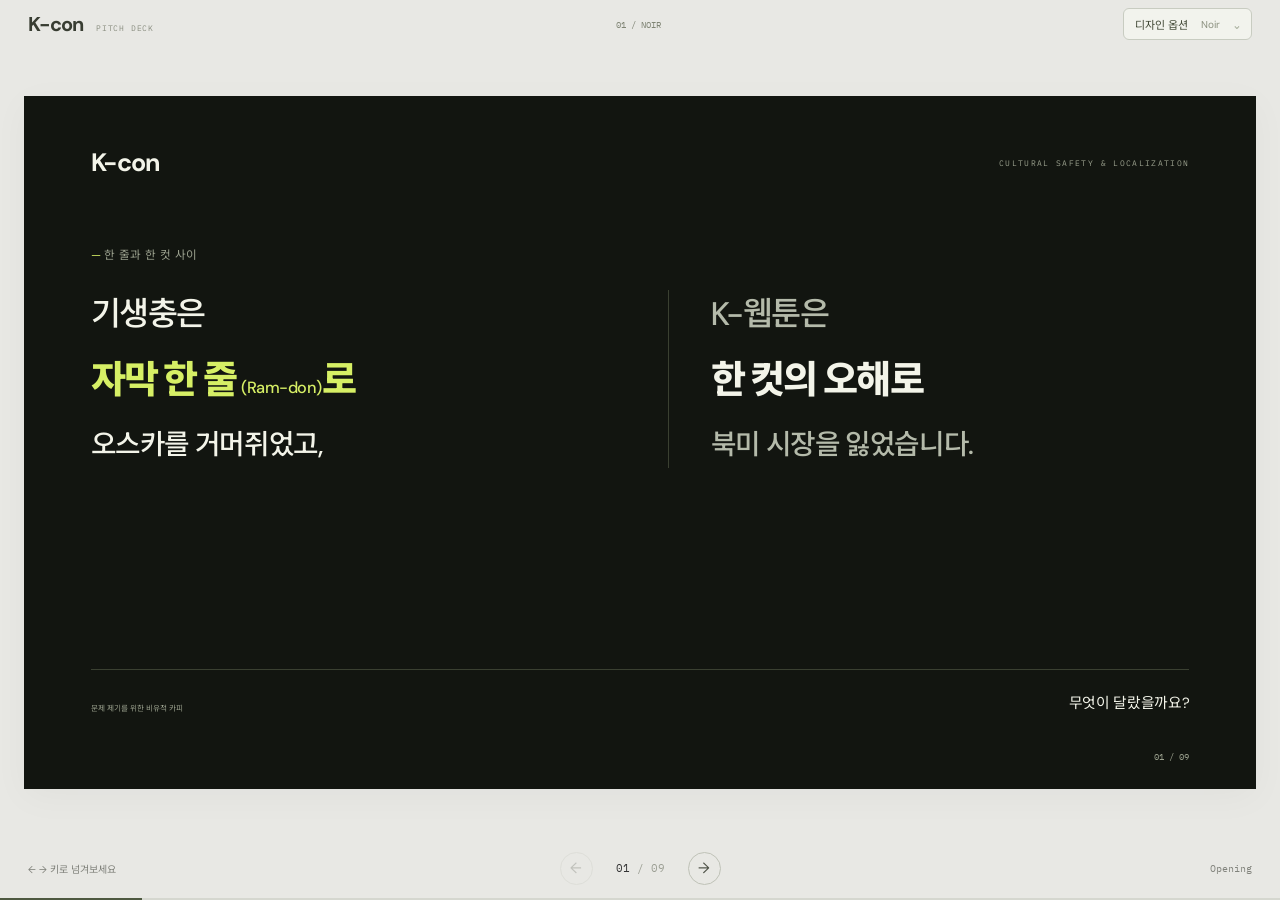
==== concept-01.html @ 1882d52e "Publish Cobalt pitch deck with ten selectable designs" ====
<!doctype html><html lang="ko"><head><meta charset="utf-8"><meta name="viewport" content="width=device-width, initial-scale=1"><meta name="description" content="K-con Noir — 문화적 디테일이 바꾸는 K-콘텐츠의 글로벌 진출. 9장 HTML 피치덱."><title>K-con — Noir / Pitch Deck 01</title><link rel="stylesheet" href="styles.css?v=20261013-cobalt-1"><script src="app.js?v=20261013-cobalt-1" defer></script></head><body class="deck-page theme-noir"><header class="deck-header"><a href="index.html" class="deck-home" aria-label="K-con 코발트 첫 화면">K-con<span>PITCH DECK</span></a><span class="active-design-label">01 / NOIR</span><details class="design-picker" id="design-picker"><summary id="design-toggle">디자인 옵션 <span>Noir</span><span class="picker-chevron" aria-hidden="true">⌄</span></summary><div class="design-menu"><div class="design-menu-heading"><strong>다른 디자인으로 보기</strong><p>현재 슬라이드를 유지하며 디자인을 바꿉니다.</p></div><nav class="design-options" aria-label="피치덱 디자인 선택"><a class="design-option is-current" data-design-link href="concept-01.html" aria-current="page"><span class="design-swatch" style="--swatch-bg:#121510;--swatch-accent:#d6ef65" aria-hidden="true"></span><span>Noir</span><small>01</small><span class="design-check" aria-hidden="true">✓</span></a><a class="design-option" data-design-link href="concept-02.html" ><span class="design-swatch" style="--swatch-bg:#f5f4ef;--swatch-accent:#e13728" aria-hidden="true"></span><span>Swiss</span><small>02</small></a><a class="design-option" data-design-link href="concept-03.html" ><span class="design-swatch" style="--swatch-bg:#eee9dc;--swatch-accent:#6b7659" aria-hidden="true"></span><span>Editorial</span><small>03</small></a><a class="design-option" data-design-link href="index.html" ><span class="design-swatch" style="--swatch-bg:#244be8;--swatch-accent:#defb8e" aria-hidden="true"></span><span>Cobalt</span><small>기본</small></a><a class="design-option" data-design-link href="concept-05.html" ><span class="design-swatch" style="--swatch-bg:#171512;--swatch-accent:#c8aa76" aria-hidden="true"></span><span>Cinema</span><small>05</small></a><a class="design-option" data-design-link href="concept-06.html" ><span class="design-swatch" style="--swatch-bg:#e3ed68;--swatch-accent:#171c12" aria-hidden="true"></span><span>Acid</span><small>06</small></a><a class="design-option" data-design-link href="concept-07.html" ><span class="design-swatch" style="--swatch-bg:#122b40;--swatch-accent:#83d6e2" aria-hidden="true"></span><span>Blueprint</span><small>07</small></a><a class="design-option" data-design-link href="concept-08.html" ><span class="design-swatch" style="--swatch-bg:#b9492e;--swatch-accent:#f9efdc" aria-hidden="true"></span><span>Terracotta</span><small>08</small></a><a class="design-option" data-design-link href="concept-09.html" ><span class="design-swatch" style="--swatch-bg:#e8dff2;--swatch-accent:#68389a" aria-hidden="true"></span><span>Lilac</span><small>09</small></a><a class="design-option" data-design-link href="concept-10.html" ><span class="design-swatch" style="--swatch-bg:#f6efe0;--swatch-accent:#c83225" aria-hidden="true"></span><span>Redline</span><small>10</small></a></nav><a class="all-designs-link" href="designs.html">10개 표지 한눈에 비교 ↗</a></div></details></header><main class="deck-stage"><div class="canvas"><section class="slide opening active" data-title="Opening" aria-label="1 / 9 · Opening"><div class="slide-brand">K-con<span>CULTURAL SAFETY & LOCALIZATION</span></div><div class="opening-kicker">한 줄과 한 컷 사이</div><div class="cover-title"><div class="claim claim-good"><span class="claim-subject">기생충은</span><strong class="claim-detail">자막 한 줄<span class="ramdon">(Ram-don)</span>로</strong><span class="claim-outcome">오스카를 거머쥐었고,</span></div><div class="claim claim-risk"><span class="claim-subject">K-웹툰은</span><strong class="claim-detail">한 컷의 오해로</strong><span class="claim-outcome">북미 시장을 잃었습니다.</span></div></div><div class="cover-tail"><span class="cover-note">문제 제기를 위한 비유적 카피</span><span class="cover-prompt">무엇이 달랐을까요?</span></div><span class="slide-folio">01 / 09</span></section><section class="slide question" data-title="The question" aria-label="2 / 9 · The question" inert aria-hidden="true"><div class="slide-label">THE QUESTION</div><div class="question-content"><p class="question-lead">같은 K-콘텐츠.<br>전혀 다른 반응.</p><h1>무엇이<br><em>운명을</em><br>갈랐을까요?</h1></div><p class="question-foot">이야기의 힘은 같아도,<br>그 이야기를 읽는 문화는 다릅니다.</p><span class="question-mark" aria-hidden="true">?</span><span class="slide-folio">02 / 09</span></section><section class="slide detail" data-title="The insight" aria-label="3 / 9 · The insight" inert aria-hidden="true"><div class="slide-label">THE INSIGHT</div><h1>차이는 작은<br><em>문화적 디테일</em>에<br>있습니다.</h1><div class="detail-list"><div><span>01</span><strong>한 단어</strong><p>익숙한 표현이<br>다른 나라에서는 성적 은어로.</p></div><div><span>02</span><strong>한 컷</strong><p>과장된 묘사가<br>누군가에게는 차별의 이미지로.</p></div><div><span>03</span><strong>한 소절</strong><p>매력적인 샘플이<br>누군가에게는 신성한 기도문으로.</p></div><div><span>04</span><strong>한 소품</strong><p>배경의 작은 장식이<br>누군가에게는 역사적 상처로.</p></div></div><span class="slide-folio">03 / 09</span></section><section class="slide solution" data-title="Meet K-con" aria-label="4 / 9 · Meet K-con" inert aria-hidden="true"><div class="slide-label">MEET K-CON</div><div class="solution-head"><p>세계로 가기 전,</p><h1>K-con<span>.</span></h1></div><div class="solution-copy"><h2>K-콘텐츠의 문화적 리스크를 사전에 탐지하고,<br>안전한 현지화를 돕는 AI 에이전트</h2><p>K-pop, 웹툰, 드라마·영화 속 표현을 국가별 맥락으로 검토합니다.<br>창작 의도는 살리면서, 오해를 줄이는 수정안을 제안합니다.</p></div><div class="scope-line"><span>문화적 차이</span><span>종교적 금기</span><span>역사적 갈등</span><span>혐오·차별 표현</span></div><span class="small-note">제품 비전 · 최종 판단과 승인은 콘텐츠 팀 및 현지 전문가가 수행</span><span class="slide-folio">04 / 09</span></section><section class="slide example example-text" data-title="Lyrics" aria-label="5 / 9 · Lyrics" inert aria-hidden="true"><div class="slide-label">USE CASE 01 / K-POP LYRICS</div><h1>단어를 바꿔도,<br><em>그루브는 남게.</em></h1><div class="example-layout"><div class="example-main"><div class="before-after"><div class="before"><span class="example-label">ORIGINAL</span><blockquote>“You are my<br><mark>guilty pleasure.</mark>”</blockquote></div><div class="after"><span class="example-label">LOCALIZED</span><blockquote>“You are my<br><em>hidden treasure.</em>”</blockquote></div></div></div><div class="example-explanation"><div><span>발견</span><p>‘guilty pleasure’의 중의적 의미와<br>타깃 연령·지역의 수용 맥락을 검토.</p></div><div><span>K-con의 제안</span><p>‘pleasure / treasure’의 끝소리를 살려<br>다른 뉘앙스의 표현을 제안.</p></div><strong>메시지의 강도와 운율을 함께 고려</strong></div></div><p class="small-note">가상 적용 예시 · 표현 자체가 금기는 아니며, 전체 가사·멜로디·보컬 검토 필요</p><span class="slide-folio">05 / 09</span></section><section class="slide example example-image" data-title="Webtoon" aria-label="6 / 9 · Webtoon" inert aria-hidden="true"><div class="slide-label">USE CASE 02 / WEBTOON</div><h1>캐릭터는 선명하게.<br><em>편견은 덜어내게.</em></h1><div class="example-layout"><div class="example-main"><div class="before-after"><div class="before"><span class="example-label">ORIGINAL / 캐릭터 연출</span><blockquote>“외모로<br><mark>악역을 설명한다.</mark>”</blockquote></div><div class="after"><span class="example-label">LOCALIZED / 수정 방향</span><blockquote>“행동으로<br><em>악역을 설명한다.</em>”</blockquote></div></div></div><div class="example-explanation"><div><span>발견</span><p>특정 인종의 신체 특징을 과장해<br>위협적 인물로 묘사한 컷을 검토.</p></div><div><span>K-con의 제안</span><p>문제가 될 수 있는 영역을 짚고,<br>표정·행동 중심의 연출 대안을 제안.</p></div><strong>서사의 역할을 유지하는 시각적 현지화</strong></div></div><p class="small-note">가상 적용 예시 · 인종·성별 정체성을 단정하지 않고, 묘사의 맥락을 검토</p><span class="slide-folio">06 / 09</span></section><section class="slide example example-audio" data-title="Audio" aria-label="7 / 9 · Audio" inert aria-hidden="true"><div class="slide-label">USE CASE 03 / AUDIO SAMPLING</div><h1>비트는 그대로.<br><em>샘플의 맥락은 새롭게.</em></h1><div class="example-layout"><div class="example-main"><div class="before-after"><div class="before"><span class="example-label">ORIGINAL / 00:12–00:18</span><blockquote>“출처 모를<br><mark>보컬 샘플.</mark>”</blockquote></div><div class="after"><span class="example-label">LOCALIZED / 대체 방향</span><blockquote>“같은 에너지의<br><em>새로운 보컬.</em>”</blockquote></div></div></div><div class="example-explanation"><div><span>발견</span><p>비트에 섞인 보컬이 종교적 낭송인지<br>언어·출처·사용 맥락을 확인.</p></div><div><span>K-con의 제안</span><p>검토 구간을 표시하고, BPM과 분위기를<br>유지하는 비종교적 대체 소스를 제안.</p></div><strong>음악적 의도와 문화적 맥락을 함께 보호</strong></div></div><p class="small-note">가상 적용 예시 · 종교성은 주파수만으로 판정할 수 없으며 출처 확인·전문가 검토 필요</p><span class="slide-folio">07 / 09</span></section><section class="slide example example-video" data-title="Video" aria-label="8 / 9 · Video" inert aria-hidden="true"><div class="slide-label">USE CASE 04 / MUSIC VIDEO & DRAMA</div><h1>한 장면의 몰입이,<br><em>한 소품으로 깨지지 않게.</em></h1><div class="example-layout"><div class="example-main"><div class="before-after"><div class="before"><span class="example-label">ORIGINAL / SCENE 04</span><blockquote>“바닥에 놓인<br><mark>종교적 성물.</mark>”</blockquote></div><div class="after"><span class="example-label">LOCALIZED / 수정 방향</span><blockquote>“세계관에 맞는<br><em>일반 소품.</em>”</blockquote></div></div></div><div class="example-explanation"><div><span>발견</span><p>장면 속 성물의 위치와 인물의 동선이<br>모욕으로 읽힐 가능성을 검토.</p></div><div><span>K-con의 제안</span><p>프레임·타임코드와 함께 확인 지점을 짚고,<br>소품 교체 또는 구도 수정을 제안.</p></div><strong>공개 전 수정할 수 있도록, 장면 단위로</strong></div></div><p class="small-note">가상 적용 예시 · 소품의 정체와 제작 의도를 확인한 뒤 현지 자문과 판단</p><span class="slide-folio">08 / 09</span></section><section class="slide closing" data-title="Ready for the world" aria-label="9 / 9 · Ready for the world" inert aria-hidden="true"><div class="slide-label">READY FOR THE WORLD</div><div class="closing-content"><h1>더 많은 세계에,<br><em>의도한 그대로.</em></h1><p>좋은 K-콘텐츠가 문화적 오해를 넘어<br>더 많은 관객에게 닿을 수 있도록.</p><div class="closing-brand">K-con<span>Cultural Safety & Localization AI Agent</span></div></div><div class="closing-foot"><span>FOR K-ENTERTAINMENT & CONTENT TEAMS</span><span>제품 소개용 콘셉트 피치덱 · 사용 예시는 제안 시나리오</span></div><span class="slide-folio">09 / 09</span></section></div></main><nav class="deck-controls" aria-label="슬라이드 이동"><span class="keyboard-hint">← → 키로 넘겨보세요</span><div class="pagination"><button id="previous" aria-label="이전 슬라이드">←</button><span id="slide-count" aria-live="polite">01 <i>/ 09</i></span><button id="next" aria-label="다음 슬라이드">→</button></div><span class="current-title" id="current-title">Opening</span></nav><div class="deck-progress"><span id="deck-progress"></span></div></body></html>
---- styles.css ----
@import url('https://fonts.googleapis.com/css2?family=DM+Sans:wght@400;500;600;700&family=IBM+Plex+Mono:wght@400;500&family=Noto+Sans+KR:wght@400;500;600;700;800;900&family=Noto+Serif+KR:wght@400;500;600;700&display=swap');
:root{--sans:'DM Sans','Noto Sans KR',sans-serif;--serif:'Noto Serif KR',Georgia,serif;--mono:'IBM Plex Mono',monospace;--bg:#121510;--ink:#f3f4e9;--accent:#d6ef65;--muted:#959c87;--rule:#3a4031;--soft:#22271b}*{box-sizing:border-box}body{margin:0;font-family:var(--sans);-webkit-font-smoothing:antialiased}a{color:inherit;text-decoration:none}button{font:inherit;cursor:pointer}h1,h2,h3,p,blockquote{margin:0}em{font-style:normal}button:focus-visible,a:focus-visible{outline:2px solid var(--accent,#222);outline-offset:5px}button:disabled{opacity:.25;cursor:default}.theme-noir{--bg:#121510;--ink:#f3f4e9;--accent:#d6ef65;--muted:#9ba18e;--rule:#3a4031;--soft:#22271b}.theme-swiss{--bg:#f5f4ef;--ink:#202020;--accent:#e13728;--muted:#7b7770;--rule:#cecbc2;--soft:#e9e6df}.theme-editorial{--bg:#eee9dc;--ink:#2f322b;--accent:#6b7659;--muted:#7b7f70;--rule:#c1c3b2;--soft:#dedfcf}.theme-cobalt{--bg:#244be8;--ink:#f3f6ff;--accent:#defb8e;--muted:#c0cdfb;--rule:#7893f0;--soft:#375eed}.theme-cinema{--bg:#171512;--ink:#ece4d4;--accent:#c8aa76;--muted:#a39886;--rule:#4c4435;--soft:#242019}.theme-acid{--bg:#e3ed68;--ink:#171c12;--accent:#171c12;--muted:#5a6138;--rule:#a9b34c;--soft:#d4df58}.theme-blueprint{--bg:#122b40;--ink:#eaf2f4;--accent:#83d6e2;--muted:#9aafbe;--rule:#3e586d;--soft:#1c3c53}.theme-terracotta{--bg:#b9492e;--ink:#f9efdc;--accent:#ffe4a3;--muted:#f0c5ae;--rule:#d88666;--soft:#a74129}.theme-lilac{--bg:#e8dff2;--ink:#3b2458;--accent:#68389a;--muted:#88739d;--rule:#c5b3d9;--soft:#dbcce9}.theme-redline{--bg:#f6efe0;--ink:#282723;--accent:#c83225;--muted:#877d6c;--rule:#d0c4b0;--soft:#e9deca}
/* A slide, not an application. The canvas scales as a single composition. */
.deck-page{height:100vh;height:100dvh;overflow:hidden;background:#e8e8e4;color:#333;display:flex;flex-direction:column}.deck-header{height:48px;flex-shrink:0;display:flex;align-items:center;justify-content:space-between;padding:0 28px;gap:20px;font:10px var(--mono);color:#72746d}.gallery-link{font-family:var(--sans);font-size:11px;color:#484b43}.deck-stage{display:flex;align-items:center;justify-content:center;flex:1;min-height:0;padding:0 24px}.canvas{width:min(calc(100vw - 48px),calc((100dvh - 112px)*16/9));aspect-ratio:16/9;container-type:inline-size;position:relative;overflow:hidden;background:var(--bg);color:var(--ink);box-shadow:0 8px 35px #00000009}.slide{display:none;position:absolute;inset:0;padding:4.2cqw 5.4cqw;overflow:hidden;background:var(--bg);color:var(--ink)}.slide.active{display:flex;flex-direction:column;animation:reveal .32s ease both}.slide-label{font:0.82cqw var(--mono);letter-spacing:.16cqw;color:var(--muted);margin-bottom:3.2cqw}.slide h1{font-size:4.5cqw;line-height:1.38;letter-spacing:-.2cqw;font-weight:700;word-break:keep-all}.slide h1 em{color:var(--accent)}.slide-folio{position:absolute;right:5.4cqw;bottom:2.2cqw;font:0.72cqw var(--mono);color:var(--muted)}.slide-brand{font-size:2.05cqw;letter-spacing:-.09cqw;font-weight:700;display:flex;align-items:center;justify-content:space-between;width:100%;line-height:1.2}.slide-brand>span{font:0.64cqw var(--mono);letter-spacing:.11cqw;color:var(--muted)}.opening-kicker{font-size:.94cqw;color:var(--muted);margin-top:5.5cqw;letter-spacing:.03cqw}.cover-title{display:grid;grid-template-columns:1fr 1fr;gap:4.5cqw;margin-top:2.2cqw;position:relative}.claim{display:flex;flex-direction:column;line-height:1.5;word-break:keep-all}.claim-subject{font-size:2.65cqw;font-weight:500;letter-spacing:-.12cqw}.claim-detail{font-size:3.1cqw;letter-spacing:-.14cqw;font-weight:800;line-height:1.5;margin:1.1cqw 0}.ramdon{font-size:1.32cqw;display:inline-block;letter-spacing:-.04cqw;font-weight:500;margin-left:.4cqw}.claim-outcome{font-size:2.25cqw;letter-spacing:-.11cqw;font-weight:500;line-height:1.6}.claim-good .claim-detail{color:var(--accent)}.claim-risk{padding-left:3.4cqw;border-left:1px solid var(--rule)}.cover-tail{margin-top:auto;display:flex;align-items:end;justify-content:space-between;border-top:1px solid var(--rule);padding-top:1.7cqw;margin-bottom:2cqw}.cover-note{font-size:.62cqw;color:var(--muted)}.cover-prompt{font-size:1.2cqw;letter-spacing:-.025cqw}.question-content{display:flex;justify-content:space-between;align-items:start;position:relative;z-index:1}.question-lead{font-size:2.4cqw;line-height:1.6;letter-spacing:-.09cqw;margin-top:.8cqw;color:var(--muted)}.question h1{font-size:6.9cqw;line-height:1.18;letter-spacing:-.4cqw;margin-right:9cqw}.question-foot{font-size:1.2cqw;color:var(--muted);line-height:1.8;position:absolute;left:5.4cqw;bottom:6cqw}.question-mark{position:absolute;font-size:36cqw;line-height:1;font-weight:600;color:var(--soft);bottom:-4cqw;left:18cqw;z-index:0}.detail h1{font-size:4.65cqw;line-height:1.3}.detail-list{display:grid;grid-template-columns:repeat(4,1fr);gap:2.8cqw;margin-top:auto;margin-bottom:3cqw;border-top:1px solid var(--rule);padding-top:2.1cqw}.detail-list>div>span{font:0.82cqw var(--mono);color:var(--muted)}.detail-list strong{display:block;font-size:1.95cqw;letter-spacing:-.06cqw;margin:.65cqw 0 .8cqw}.detail-list p{font-size:1.03cqw;color:var(--muted);line-height:1.8;letter-spacing:-.015cqw}.solution-head>p{font-size:1.85cqw;letter-spacing:-.06cqw}.solution-head h1{font-size:12cqw;letter-spacing:-.7cqw;line-height:1.1;font-weight:600;margin-top:.6cqw}.solution-head h1>span{color:var(--accent)}.solution-copy{margin-top:2.2cqw}.solution-copy h2{font-size:1.95cqw;letter-spacing:-.055cqw;line-height:1.65;font-weight:500}.solution-copy>p{font-size:1.1cqw;line-height:1.9;color:var(--muted);margin-top:1.1cqw}.scope-line{display:flex;gap:3cqw;border-top:1px solid var(--rule);padding-top:1.6cqw;margin-top:auto;margin-bottom:2.4cqw;font-size:1.12cqw;color:var(--accent)}.small-note{position:absolute;bottom:2.2cqw;left:5.4cqw;right:15cqw;font-size:.61cqw;line-height:1.65;color:var(--muted)}.example h1{font-size:3.65cqw;line-height:1.42;margin-top:-.3cqw}.example .slide-label{margin-bottom:2.1cqw}.example-layout{display:grid;grid-template-columns:1.4fr .75fr;gap:4.5cqw;margin-top:3cqw;align-items:center;flex:1;margin-bottom:4cqw}.before-after{display:grid;grid-template-columns:1fr 1fr;gap:2.2cqw}.example-label{font:0.7cqw var(--mono);color:var(--muted);letter-spacing:.03cqw;display:block;padding-bottom:1.3cqw;border-bottom:1px solid var(--rule);margin-bottom:1.5cqw}.before-after blockquote{font-size:2.05cqw;letter-spacing:-.06cqw;line-height:1.65;font-weight:500}.before-after mark{color:var(--ink);background:none;text-decoration:underline;text-decoration-color:var(--accent);text-underline-offset:.4cqw;text-decoration-thickness:1px}.before-after em{color:var(--accent)}.example-explanation{padding-left:2.6cqw;border-left:1px solid var(--rule)}.example-explanation>div{margin-bottom:1.6cqw}.example-explanation>div>span{font-size:.88cqw;color:var(--accent);font-weight:700;display:block;margin-bottom:.6cqw}.example-explanation p{font-size:1.03cqw;line-height:1.8;color:var(--muted);letter-spacing:-.035cqw}.example-explanation>strong{display:block;font-size:.94cqw;line-height:1.7;font-weight:500;word-break:keep-all}.closing-content{margin:auto 0}.closing h1{font-size:5.2cqw;line-height:1.3}.closing-content>p{font-size:1.3cqw;line-height:1.85;color:var(--muted);margin-top:2cqw}.closing-brand{font-size:3.7cqw;letter-spacing:-.18cqw;margin-top:3.2cqw;font-weight:600;display:flex;gap:2.5cqw;align-items:center}.closing-brand>span{font:0.82cqw var(--mono);letter-spacing:.04cqw;color:var(--muted)}.closing-foot{display:flex;justify-content:space-between;margin-bottom:2cqw;border-top:1px solid var(--rule);padding-top:1.6cqw;color:var(--muted);font:0.65cqw var(--mono)}.deck-controls{height:64px;flex-shrink:0;padding:0 28px;display:grid;grid-template-columns:1fr 1fr 1fr;align-items:center;gap:15px}.keyboard-hint{font-size:10px;color:#80827b}.pagination{display:flex;gap:23px;justify-content:center;align-items:center}.pagination button{background:none;border:1px solid #bfc2b7;width:33px;height:33px;border-radius:50%;color:#4c5045;font-size:15px;display:grid;place-items:center;transition:background .15s}.pagination button:hover:not(:disabled){background:#dadcd4}.pagination span{font:11px var(--mono);white-space:nowrap}.pagination i{font-style:normal;color:#9b9e93}.current-title{justify-self:end;font:10px var(--mono);color:#80827b}.deck-progress{height:2px;position:fixed;bottom:0;left:0;right:0;background:#d5d7cf}.deck-progress>span{height:100%;background:#4e5940;display:block;transition:width .2s}
/* 01 NOIR: the contrast carries the argument. */
.theme-noir .opening .claim-risk{color:#b4baaa}.theme-noir .opening .claim-risk .claim-detail{color:#f3f4e9}.theme-noir .opening-kicker:before{content:'— ';color:var(--accent)}.theme-noir .solution-head{display:flex;align-items:end;gap:5cqw}.theme-noir .solution-head>p{margin-bottom:1.3cqw}.theme-noir .solution-head h1{font-size:13cqw}.theme-noir .solution-copy{margin-top:3cqw}.theme-noir .closing h1{font-weight:500}
/* 02 SWISS: a strict, horizontal editorial grid. */
.theme-swiss .slide{padding-top:3.3cqw}.theme-swiss .slide-label{border-top:.35cqw solid var(--ink);padding-top:1.2cqw;width:100%;margin-bottom:2.4cqw}.theme-swiss .opening-kicker{margin-top:3cqw}.theme-swiss .cover-title{display:block;margin-top:1cqw}.theme-swiss .claim{display:grid;grid-template-columns:14cqw 1fr;column-gap:3cqw;padding:2.2cqw 0;border:0;border-top:1px solid var(--rule)}.theme-swiss .claim-subject{grid-row:1/3;font-size:2.2cqw;line-height:1.4;padding-top:.4cqw}.theme-swiss .claim-detail{font-size:3.8cqw;line-height:1.2;margin:0 0 .6cqw;letter-spacing:-.18cqw;color:var(--ink)}.theme-swiss .claim-risk .claim-detail,.theme-swiss .claim-risk .claim-outcome{color:var(--accent)}.theme-swiss .claim-outcome{font-size:2.1cqw;line-height:1.35}.theme-swiss .cover-tail{padding-top:1.2cqw;margin-bottom:1.3cqw}.theme-swiss .question-content{display:block}.theme-swiss .question-lead{font-size:1.7cqw;margin-top:0}.theme-swiss .question h1{margin-top:1.7cqw;font-size:6.1cqw;line-height:1.25;max-width:75cqw}.theme-swiss .question h1 br{display:none}.theme-swiss .question-mark{left:auto;right:8cqw;bottom:-6cqw;color:#e4e0d5;font-size:32cqw}.theme-swiss .question-foot{bottom:6.5cqw}.theme-swiss .detail h1{font-size:4.4cqw}.theme-swiss .detail-list{border-top:.3cqw solid var(--ink)}.theme-swiss .detail-list strong{font-weight:800}.theme-swiss .solution-head{display:flex;align-items:baseline;justify-content:space-between}.theme-swiss .solution-head h1{font-size:10cqw}.theme-swiss .solution-copy{margin-top:1.7cqw}.theme-swiss .scope-line{border-top:.3cqw solid var(--ink)}.theme-swiss .example-layout{grid-template-columns:1.4fr .8fr;gap:3cqw}.theme-swiss .before-after{display:block}.theme-swiss .before,.theme-swiss .after{display:grid;grid-template-columns:13cqw 1fr;padding:1.1cqw 0;border-top:1px solid var(--rule)}.theme-swiss .example-label{border:0;margin:0;padding:0;line-height:1.7;font-size:.68cqw}.theme-swiss .before-after blockquote{font-size:1.8cqw}.theme-swiss .before-after blockquote br{display:none}.theme-swiss .example h1{font-size:3.65cqw}.theme-swiss .closing-brand{margin-top:2cqw}
/* 03 EDITORIAL: asymmetry, serif voice, paper. */
.theme-editorial .slide h1,.theme-editorial .claim,.theme-editorial .closing-brand{font-family:var(--serif);font-weight:500}.theme-editorial .slide-brand{font-family:Georgia,serif;font-style:italic;font-size:2.4cqw;font-weight:400}.theme-editorial .opening-kicker{position:absolute;left:5.4cqw;top:14cqw;margin:0;writing-mode:vertical-rl;font-size:.8cqw;letter-spacing:.25cqw}.theme-editorial .cover-title{margin:5cqw 2cqw 0 7cqw;display:block}.theme-editorial .claim{width:75%;line-height:1.7}.theme-editorial .claim-detail{font-size:3cqw;font-weight:500;margin:.3cqw 0;white-space:nowrap}.theme-editorial .claim-subject{font-size:1.9cqw}.theme-editorial .claim-outcome{font-size:2cqw}.theme-editorial .claim-risk{margin-top:2.6cqw;margin-left:29%;padding:0;border:0}.theme-editorial .claim-risk .claim-detail{color:var(--ink)}.theme-editorial .claim-good .claim-detail{color:var(--accent)}.theme-editorial .cover-tail{border:0;padding:0;margin-bottom:1.7cqw}.theme-editorial .cover-prompt{font-family:var(--serif);font-size:1.1cqw}.theme-editorial .question h1{font-weight:500;font-size:6.1cqw;margin-right:3cqw}.theme-editorial .question-mark{font-family:Georgia,serif;font-style:italic;color:#dedecf;font-size:37cqw;left:15cqw}.theme-editorial .detail h1{font-size:4.4cqw;font-weight:500}.theme-editorial .detail-list strong{font-family:var(--serif);font-weight:500}.theme-editorial .solution-head{position:absolute;left:5.4cqw;top:13cqw;width:35cqw}.theme-editorial .solution-head h1{font:10.5cqw/1.3 Georgia,serif;letter-spacing:-.5cqw}.theme-editorial .solution-copy{margin:10cqw 0 0 42cqw}.theme-editorial .solution-copy h2{font:2cqw/1.8 var(--serif);word-break:keep-all}.theme-editorial .solution-copy h2 br,.theme-editorial .solution-copy p br{display:none}.theme-editorial .solution-copy p{font-size:1.03cqw;line-height:2.1}.theme-editorial .scope-line{margin-top:auto}.theme-editorial .example h1{font-weight:500;font-size:3.45cqw}.theme-editorial .before-after blockquote{font-family:var(--serif);font-weight:500;font-size:2cqw;line-height:1.9}.theme-editorial .example-label{border-color:var(--accent)}.theme-editorial .closing-content{margin-left:8cqw}.theme-editorial .closing h1{font-weight:500;font-size:4.8cqw}.theme-editorial .closing-brand{font-family:Georgia,serif;font-style:italic}
/* 04 COBALT: centered statements, oversized type. */
.theme-cobalt .opening{align-items:center;text-align:center}.theme-cobalt .opening-kicker{margin-top:3cqw;color:var(--accent)}.theme-cobalt .cover-title{display:block;margin-top:1.5cqw;width:100%}.theme-cobalt .claim{display:block;font-size:0;line-height:1.6}.theme-cobalt .claim-subject,.theme-cobalt .claim-detail,.theme-cobalt .claim-outcome{display:inline;font-size:2.8cqw;line-height:1.6;letter-spacing:-.12cqw;margin:0;font-weight:500}.theme-cobalt .claim-subject:after{content:' ';white-space:pre}.theme-cobalt .claim-detail{font-weight:800}.theme-cobalt .claim-outcome{display:block;font-size:3.5cqw;line-height:1.4;font-weight:700;margin-top:.5cqw;letter-spacing:-.17cqw}.theme-cobalt .claim-risk{padding:0;border:0;margin-top:2.6cqw}.theme-cobalt .claim-risk .claim-detail{color:var(--accent)}.theme-cobalt .ramdon{font-size:1.3cqw;font-weight:500}.theme-cobalt .cover-tail{width:100%;text-align:left;border-top:1px solid var(--rule);margin-bottom:1.5cqw}.theme-cobalt .question-content{display:flex;flex-direction:column;align-items:center;text-align:center}.theme-cobalt .question-lead{font-size:1.6cqw}.theme-cobalt .question h1{font-size:6.4cqw;margin:2.7cqw 0 0;line-height:1.2}.theme-cobalt .question h1 br{display:none}.theme-cobalt .question-foot{text-align:center;left:0;right:0;bottom:8cqw}.theme-cobalt .question-mark{display:none}.theme-cobalt .detail h1{font-size:4.8cqw;text-align:center;line-height:1.25}.theme-cobalt .detail-list{text-align:center}.theme-cobalt .solution-head{text-align:center;margin-top:-1cqw}.theme-cobalt .solution-head h1{font-size:12cqw;line-height:1.15}.theme-cobalt .solution-copy{text-align:center;margin-top:1.3cqw}.theme-cobalt .scope-line{justify-content:center}.theme-cobalt .example h1{text-align:center;font-size:3.4cqw}.theme-cobalt .example-layout{gap:4cqw;margin-top:2cqw}.theme-cobalt .closing{text-align:center}.theme-cobalt .closing-brand{justify-content:center}.theme-cobalt .closing h1{font-size:5.5cqw}.theme-cobalt .closing .slide-label{text-align:left}
/* 05 CINEMA: intertitles, central axis, quiet gold. */
.theme-cinema .slide:before,.theme-cinema .slide:after{content:'';position:absolute;left:0;right:0;height:2cqw;background:#080807;pointer-events:none}.theme-cinema .slide:before{top:0}.theme-cinema .slide:after{bottom:0}.theme-cinema .slide-label{letter-spacing:.28cqw;color:var(--accent);font-size:.7cqw}.theme-cinema .slide-brand{font-family:Georgia,serif;font-weight:400;font-size:2cqw}.theme-cinema .opening-kicker{text-align:center;margin-top:3cqw;font-size:.78cqw;letter-spacing:.35cqw;color:var(--accent)}.theme-cinema .cover-title{margin-top:2cqw;display:block;text-align:center}.theme-cinema .claim{display:block}.theme-cinema .claim-subject{font-family:var(--serif);font-size:1.5cqw;display:block;margin-bottom:.5cqw}.theme-cinema .claim-detail,.theme-cinema .claim-outcome{font-family:var(--serif);font-size:2.5cqw;display:inline;letter-spacing:-.06cqw;line-height:1.7;font-weight:400;margin:0}.theme-cinema .claim-detail:after{content:' ';white-space:pre}.theme-cinema .claim-risk{padding:0;border:0;margin-top:2.4cqw}.theme-cinema .claim-good .claim-detail{color:var(--ink)}.theme-cinema .claim-risk .claim-detail{color:var(--accent)}.theme-cinema .ramdon{font-size:1cqw}.theme-cinema .cover-tail{border:0;margin-bottom:2cqw;padding:0}.theme-cinema .cover-prompt{font-family:var(--serif);font-size:.95cqw;color:var(--accent)}.theme-cinema .question-content{flex-direction:column;align-items:center;text-align:center}.theme-cinema .question-lead{font-size:1.4cqw;font-family:var(--serif);margin-top:1cqw}.theme-cinema .question h1{font-family:var(--serif);font-size:5.4cqw;font-weight:400;line-height:1.4;margin:2.5cqw 0 0}.theme-cinema .question h1 br{display:none}.theme-cinema .question-foot{left:0;right:0;text-align:center;bottom:8cqw;font-family:var(--serif);font-size:1.1cqw}.theme-cinema .question-mark{display:none}.theme-cinema .detail h1{font-family:var(--serif);font-size:4cqw;font-weight:400;text-align:center;line-height:1.45}.theme-cinema .detail-list{border:0;text-align:center;margin-bottom:3.5cqw}.theme-cinema .detail-list strong{font-family:var(--serif);font-weight:400}.theme-cinema .solution-head h1{font-family:Georgia,serif;font-weight:400}.theme-cinema .solution-copy h2{font-family:var(--serif);font-size:1.8cqw;font-weight:400}.theme-cinema .example h1{font-family:var(--serif);font-size:3.3cqw;font-weight:400}.theme-cinema .before-after blockquote{font-family:var(--serif);font-size:1.8cqw;font-weight:400;line-height:1.9}.theme-cinema .example-explanation{border-left:0}.theme-cinema .small-note{bottom:3cqw;font-size:.56cqw}.theme-cinema .slide-folio{bottom:3cqw}.theme-cinema .closing h1{font-family:var(--serif);font-weight:400;font-size:4.8cqw;text-align:center}.theme-cinema .closing-content>p{text-align:center;font-family:var(--serif);font-size:1.1cqw}.theme-cinema .closing-brand{justify-content:center;font-family:Georgia,serif;font-weight:400}
/* 06 ACID: typographic poster, hard horizontal contrast. */
.theme-acid .slide h1{font-weight:900;letter-spacing:-.24cqw}.theme-acid .opening-kicker{margin-top:2.7cqw;font-weight:700;font-size:.9cqw;color:var(--ink)}.theme-acid .cover-title{display:block;margin-top:1.5cqw}.theme-acid .claim{display:block}.theme-acid .claim-subject{font-size:1.6cqw;font-weight:700;display:block}.theme-acid .claim-detail{font-size:4.6cqw;font-weight:900;line-height:1.1;margin:.7cqw 0;display:inline;letter-spacing:-.25cqw}.theme-acid .claim-outcome{font-size:1.8cqw;font-weight:600;display:block;margin-top:.7cqw}.theme-acid .claim-risk{margin:1.8cqw -5.4cqw -1cqw;padding:1.4cqw 5.4cqw 1.9cqw;background:#171c12;color:#e3ed68;border:0;display:grid;grid-template-columns:1fr 1.7fr;align-items:center}.theme-acid .claim-risk .claim-subject{grid-column:1;grid-row:1;font-size:1.5cqw}.theme-acid .claim-risk .claim-detail{grid-column:2;grid-row:1/3;font-size:4.1cqw;line-height:1.3;white-space:nowrap}.theme-acid .claim-risk .claim-outcome{grid-column:1;font-size:1.4cqw;max-width:24cqw}.theme-acid .ramdon{font-size:1.5cqw;letter-spacing:-.02cqw}.theme-acid .cover-tail{border:0;margin-bottom:1.3cqw;padding-top:.5cqw}.theme-acid .cover-prompt{font-weight:700}.theme-acid .question h1{font-size:7cqw;line-height:1.2;margin-right:4cqw}.theme-acid .question h1 em{text-decoration:underline;text-underline-offset:.7cqw}.theme-acid .question-mark{color:#d0db4c}.theme-acid .detail h1 em{background:#171c12;color:#e3ed68;padding:0 .6cqw}.theme-acid .detail-list{border-top:2px solid var(--ink)}.theme-acid .detail-list strong{font-weight:800}.theme-acid .solution-head h1{font-size:14cqw;font-weight:800;letter-spacing:-.9cqw;line-height:1}.theme-acid .example h1 em{text-decoration:underline;text-decoration-thickness:.22cqw;text-underline-offset:.7cqw}.theme-acid .example-label{color:var(--ink);border-color:var(--ink)}.theme-acid .before-after .after{background:#171c12;padding:1.5cqw;color:#e3ed68}.theme-acid .after .example-label{color:#aeb682;border-color:#58613b}.theme-acid .after em{color:#e3ed68}.theme-acid .before{padding:1.5cqw 0}.theme-acid .before-after blockquote{font-size:1.85cqw;font-weight:700}.theme-acid .closing h1{font-size:5.7cqw}.theme-acid .closing h1 em{background:var(--ink);color:var(--bg);padding:0 .6cqw}
/* 07 BLUEPRINT: a vertical technical index and open space. */
.theme-blueprint .slide{padding-left:9cqw}.theme-blueprint .slide:before{content:'';position:absolute;top:0;bottom:0;left:5.3cqw;border-left:1px solid var(--rule)}.theme-blueprint .slide-label{font-size:.78cqw}.theme-blueprint .slide-brand{font-family:var(--mono);font-size:1.8cqw;font-weight:500}.theme-blueprint .opening-kicker{margin-top:4.2cqw;letter-spacing:.08cqw}.theme-blueprint .cover-title{gap:3cqw;margin-top:2.5cqw}.theme-blueprint .claim{position:relative;padding-top:4cqw}.theme-blueprint .claim:before{content:'01 / LOCALIZED';position:absolute;top:0;left:0;font:.7cqw var(--mono);color:var(--accent);border-bottom:1px solid var(--rule);padding-bottom:1.2cqw;width:100%}.theme-blueprint .claim-risk:before{content:'02 / MISUNDERSTOOD';left:0}.theme-blueprint .claim-risk{border:0;padding-left:0}.theme-blueprint .claim-detail{font-size:2.8cqw}.theme-blueprint .claim-subject{font-size:2.3cqw}.theme-blueprint .claim-outcome{font-size:1.95cqw}.theme-blueprint .ramdon{font-size:1.1cqw}.theme-blueprint .cover-tail{border:0;margin-bottom:2cqw}.theme-blueprint .question h1{font-size:6.3cqw;margin-right:3cqw}.theme-blueprint .question-lead{font-size:2.1cqw}.theme-blueprint .question-mark{font-family:var(--mono);font-size:32cqw;left:16cqw}.theme-blueprint .question-foot,.theme-blueprint .small-note{left:9cqw}.theme-blueprint .detail h1{font-size:4.5cqw}.theme-blueprint .detail-list{gap:2cqw}.theme-blueprint .detail-list p{font-size:.99cqw}.theme-blueprint .detail-list strong{font-weight:500}.theme-blueprint .solution-head h1{font-family:var(--mono);font-size:10.5cqw;letter-spacing:-.7cqw}.theme-blueprint .solution-copy{margin-top:2.3cqw}.theme-blueprint .example-layout{grid-template-columns:1.4fr .8fr;gap:2cqw}.theme-blueprint .before-after{gap:1.8cqw}.theme-blueprint .before-after blockquote{font-size:1.8cqw}.theme-blueprint .example-explanation{padding-left:2cqw}.theme-blueprint .example-explanation p{font-size:.97cqw}.theme-blueprint .closing-content{margin-left:2cqw}.theme-blueprint .closing-brand{font-family:var(--mono)}
/* 08 TERRACOTTA: a warm, offset, two-tone composition. */
.theme-terracotta .opening{padding-right:5.4cqw}.theme-terracotta .opening:before{content:'';position:absolute;left:52%;right:0;top:0;bottom:0;background:#f3e8d4;z-index:0}.theme-terracotta .slide-brand,.theme-terracotta .opening-kicker,.theme-terracotta .cover-title,.theme-terracotta .cover-tail{position:relative;z-index:1}.theme-terracotta .slide-brand>span{color:#9b6754}.theme-terracotta .opening-kicker{margin-top:6cqw}.theme-terracotta .cover-title{gap:7cqw;margin-top:2cqw;grid-template-columns:1fr 1fr}.theme-terracotta .claim-risk{color:#a4412a;padding:4cqw 0 0 1.5cqw;border:0}.theme-terracotta .claim-detail{font-size:2.8cqw;letter-spacing:-.12cqw}.theme-terracotta .claim-subject{font-size:2.3cqw}.theme-terracotta .claim-outcome{font-size:2cqw}.theme-terracotta .ramdon{font-size:1.15cqw}.theme-terracotta .cover-tail{border:0;padding:0}.theme-terracotta .cover-prompt{color:#a4412a}.theme-terracotta .opening .slide-folio{color:#a4412a}.theme-terracotta .question h1{font-weight:500;font-size:6.4cqw;margin-right:4cqw}.theme-terracotta .question-lead{font-size:2.1cqw}.theme-terracotta .question-mark{font-family:Georgia,serif;font-size:36cqw;color:#a74129}.theme-terracotta .detail h1{font-size:4.4cqw;font-weight:500}.theme-terracotta .detail-list{border-color:#e8b299}.theme-terracotta .solution-head h1{font-size:12cqw;font-weight:500}.theme-terracotta .solution-head{position:absolute;top:15cqw;left:5.4cqw}.theme-terracotta .solution-copy{margin:9cqw 0 0 43cqw}.theme-terracotta .solution-copy h2{font-size:1.9cqw}.theme-terracotta .solution-copy br{display:none}.theme-terracotta .scope-line{margin-top:auto}.theme-terracotta .example h1{font-size:3.5cqw;font-weight:500}.theme-terracotta .example-main{background:#f3e8d4;color:#8e3b28;padding:2cqw}.theme-terracotta .before-after{gap:2.5cqw}.theme-terracotta .example-main .example-label{color:#986c57;border-color:#d5b499}.theme-terracotta .before-after blockquote{font-size:1.8cqw}.theme-terracotta .before-after em,.theme-terracotta .before-after mark{color:#8e3b28;text-decoration-color:#a4412a}.theme-terracotta .example-layout{gap:3cqw;grid-template-columns:1.4fr .8fr}.theme-terracotta .example-explanation{border:0;padding:0}.theme-terracotta .closing h1{font-size:5.6cqw;font-weight:500}
/* 09 LILAC: spacious, soft typography with an offset answer. */
.theme-lilac .slide h1{font-weight:500}.theme-lilac .opening{padding-left:7cqw;padding-right:7cqw}.theme-lilac .opening-kicker{margin-top:3.6cqw;text-align:right}.theme-lilac .cover-title{margin-top:1.5cqw;display:flex;flex-direction:column;gap:2.5cqw}.theme-lilac .claim{display:block}.theme-lilac .claim-subject{font-size:1.6cqw;display:block;margin-bottom:.4cqw}.theme-lilac .claim-detail{font-size:3.1cqw;letter-spacing:-.13cqw;font-weight:600;display:inline;line-height:1.6;margin:0}.theme-lilac .claim-outcome{font-size:2.1cqw;display:block;margin-top:.2cqw}.theme-lilac .claim-risk{padding:0;border:0;text-align:right;align-self:end}.theme-lilac .claim-risk .claim-detail{font-size:3.5cqw;color:var(--accent)}.theme-lilac .cover-tail{margin-bottom:1.7cqw;padding-top:1.2cqw}.theme-lilac .question-content{display:block}.theme-lilac .question h1{font-size:6.2cqw;text-align:right;margin:1cqw 4cqw 0 0;line-height:1.22}.theme-lilac .question-lead{font-size:1.8cqw}.theme-lilac .question-mark{font-family:Georgia,serif;left:16cqw;color:#d9cae6;bottom:-1cqw;font-size:31cqw}.theme-lilac .detail h1{font-size:4.5cqw}.theme-lilac .detail-list strong{font-weight:500}.theme-lilac .solution-head{text-align:center}.theme-lilac .solution-head h1{font-size:12cqw;font-weight:500}.theme-lilac .solution-copy{text-align:center;margin-top:1.3cqw}.theme-lilac .scope-line{justify-content:center}.theme-lilac .example h1{font-size:3.65cqw;font-weight:500}.theme-lilac .example-layout{grid-template-columns:1.5fr .8fr;gap:4cqw}.theme-lilac .example-explanation{border:0;padding:0}.theme-lilac .before-after blockquote{font-size:1.95cqw;font-weight:400}.theme-lilac .before-after .after{padding-top:4cqw}.theme-lilac .example-label{border-color:#aa90c0}.theme-lilac .closing h1{font-size:5.6cqw;font-weight:500}.theme-lilac .closing-content{margin-left:7cqw}
/* 10 REDLINE: the marked phrase is the visual. */
.theme-redline .opening .slide-brand{color:var(--accent);font-weight:800}.theme-redline .opening-kicker{margin-top:3.7cqw;font-family:var(--serif);font-size:.9cqw}.theme-redline .cover-title{display:block;margin-top:1.6cqw}.theme-redline .claim{display:flex;flex-direction:row;flex-wrap:wrap;align-items:baseline;gap:.6cqw;line-height:1.7}.theme-redline .claim-subject{font-size:2.4cqw;font-weight:500}.theme-redline .claim-detail{font-size:3.3cqw;letter-spacing:-.14cqw;line-height:1.4;font-weight:700;margin:0;text-decoration:underline;text-decoration-color:var(--accent);text-decoration-thickness:.17cqw;text-underline-offset:.55cqw;color:var(--ink)}.theme-redline .claim-outcome{font-size:2.8cqw;display:block;width:100%;margin-top:.6cqw;letter-spacing:-.15cqw}.theme-redline .claim-risk{padding:0;border:0;margin-top:2.2cqw;margin-left:19cqw}.theme-redline .claim-risk .claim-detail{color:var(--accent)}.theme-redline .ramdon{font-size:1.3cqw;letter-spacing:-.03cqw}.theme-redline .cover-tail{border:0;padding:0;margin-bottom:1.8cqw}.theme-redline .cover-prompt{font-family:var(--serif);font-size:1.1cqw;color:var(--accent);transform:rotate(-4deg)}.theme-redline .question h1 em{color:var(--ink);text-decoration:underline;text-decoration-color:var(--accent);text-underline-offset:.6cqw;text-decoration-thickness:.2cqw}.theme-redline .question-mark{color:#ebdeca;font-family:var(--serif);font-size:32cqw;left:17cqw}.theme-redline .detail h1 em{color:var(--ink);text-decoration:underline;text-decoration-color:var(--accent);text-underline-offset:.5cqw;text-decoration-thickness:.18cqw}.theme-redline .detail-list strong{color:var(--accent)}.theme-redline .solution-head h1{font-size:13cqw;color:var(--accent);line-height:1.1;font-weight:600}.theme-redline .solution-copy{margin-top:1.4cqw}.theme-redline .scope-line{border-top:1px solid var(--accent)}.theme-redline .before-after .before mark{text-decoration:line-through;text-decoration-color:var(--accent);text-decoration-thickness:.1cqw}.theme-redline .after blockquote{font-family:var(--serif);font-size:1.9cqw;transform:rotate(-3deg);line-height:1.8}.theme-redline .example-explanation{border:0}.theme-redline .closing h1 em{text-decoration:underline;text-underline-offset:.7cqw;text-decoration-thickness:.15cqw}.theme-redline .closing-brand{color:var(--accent)}
/* Ten real title-slide previews, not ten recolored cards. */
.collection{background:#f3f2eb;color:#252720}.collection-nav{display:flex;justify-content:space-between;align-items:center;padding:26px 5%;border-bottom:1px solid #d9dbd0;gap:20px}.wordmark{font-size:29px;font-weight:700;letter-spacing:-1.5px}.wordmark>span{font-size:11px;margin-left:4px;vertical-align:top;line-height:2}.collection-nav>span{font:10px var(--mono);color:#7f8375;letter-spacing:1px}.collection-nav>a:last-child{font-size:12px}.collection main{max-width:1500px;margin:auto}.collection-intro{display:flex;align-items:end;justify-content:space-between;gap:40px;padding:68px 5% 54px}.collection-eyebrow{font:10px var(--mono);letter-spacing:1.3px;color:#818673;margin-bottom:23px}.collection-intro h1{font-size:clamp(35px,4.4vw,65px);line-height:1.3;font-weight:500;letter-spacing:-3px}.collection-intro h1 em{color:#7c8867}.collection-description{font-size:13px;line-height:2.1;color:#737967;margin-bottom:5px}.collection-description>span{display:block;font-size:10px;margin-top:18px;color:#929787}.collection-label{display:flex;justify-content:space-between;margin:0 5% 22px;padding-top:19px;border-top:1px solid #d5d8cb;font:9px var(--mono);color:#858b7a;letter-spacing:.7px}.collection-label>span:last-child{font-family:var(--sans);font-size:10px;letter-spacing:0}.design-grid{display:grid;grid-template-columns:1fr 1fr;gap:38px 28px;padding:0 5% 60px}.design-card{min-width:0;display:block}.cover-preview{aspect-ratio:16/9;container-type:inline-size;position:relative;overflow:hidden;background:var(--bg);transition:transform .25s,box-shadow .25s}.cover-preview .slide{display:flex;animation:none}.design-card:hover .cover-preview{transform:translateY(-4px);box-shadow:0 14px 24px #2029161c}.design-caption{display:flex;align-items:baseline;gap:13px;padding:17px 0;color:#30362b}.design-number{font:10px var(--mono);color:#89917c}.design-caption>div{flex:1}.design-caption h2{font-size:20px;letter-spacing:-.6px;font-weight:500;display:flex;align-items:baseline;gap:13px;flex-wrap:wrap}.design-caption h2>small{font-size:9px;font-weight:400;letter-spacing:0;color:#8e9484}.design-caption p{font-size:10px;color:#7e8473;margin-top:7px;line-height:1.7}.design-arrow{font-size:21px;color:#818c71}.collection-footer{display:flex;justify-content:space-between;align-items:center;padding:28px 5%;border-top:1px solid #d5d8cb;font:10px var(--mono);color:#919685}.collection-footer>span:first-child{font:24px var(--sans);font-weight:600;letter-spacing:-1px;color:#4c5642}
@keyframes reveal{from{opacity:0;transform:translateY(6px)}to{opacity:1;transform:translateY(0)}}
@media(max-width:700px){.collection-nav{padding:22px 6%;gap:15px}.collection-nav>span{font-size:7px;letter-spacing:.4px}.collection-nav>a:last-child{font-size:10px}.wordmark{font-size:25px}.collection-intro{padding:42px 6% 35px;display:block}.collection-intro h1{font-size:41px;letter-spacing:-2px}.collection-eyebrow{font-size:8px;margin-bottom:20px}.collection-description{margin-top:25px;font-size:12px}.collection-description>span{margin-top:12px;font-size:9px}.collection-label{margin:0 6% 18px;font-size:7px;letter-spacing:.3px}.collection-label>span:last-child{font-size:8px}.design-grid{grid-template-columns:1fr;padding:0 6% 35px;gap:24px}.design-caption{padding:14px 0;gap:13px}.design-caption h2{font-size:19px}.design-caption p{font-size:9px}.collection-footer{padding:25px 6%;gap:15px}.collection-footer p{font-size:7px}.collection-footer>span:last-child{display:none}.deck-header{height:43px;padding:0 16px;font-size:8px}.gallery-link{font-size:10px}.header-caption{display:none}.deck-stage{padding:0 10px}.canvas{width:min(calc(100vw - 20px),calc((100dvh - 100px)*16/9))}.deck-controls{height:57px;padding:0 16px;grid-template-columns:1fr 1fr}.keyboard-hint{display:none}.pagination{justify-content:start;gap:18px}.pagination button{width:30px;height:30px}.pagination span{font-size:10px}.current-title{font-size:9px}}
/* Portrait uses the same nine slides as readable editorial pages. */
@media(max-width:580px) and (orientation:portrait){.deck-page .canvas{width:min(calc(100vw - 20px),calc((100dvh - 100px)*4/5));aspect-ratio:4/5}.deck-page .slide{padding:7cqw 7cqw}.deck-page .slide-label{font-size:1.55cqw;letter-spacing:.22cqw;margin-bottom:7cqw}.deck-page .slide-brand{font-size:4cqw;letter-spacing:-.2cqw}.deck-page .slide-brand>span{font-size:1cqw;max-width:35cqw;line-height:1.8;letter-spacing:.1cqw}.deck-page .slide-folio{font-size:1.3cqw;right:7cqw;bottom:4cqw}.deck-page .small-note{font-size:1.2cqw;left:7cqw;right:18cqw;bottom:4cqw}.deck-page .opening-kicker{font-size:1.8cqw;margin-top:13cqw}.deck-page .cover-title{display:block;margin-top:5cqw}.deck-page .claim-subject{font-size:4.6cqw;letter-spacing:-.15cqw}.deck-page .claim-detail{font-size:6.1cqw;letter-spacing:-.25cqw;margin:1.8cqw 0;line-height:1.45}.deck-page .ramdon{font-size:2.3cqw;margin-left:.5cqw}.deck-page .claim-outcome{font-size:4.3cqw;letter-spacing:-.17cqw}.deck-page .claim-risk{border-left:0;border-top:1px solid var(--rule);margin-top:5cqw;padding:5cqw 0 0}.deck-page .cover-tail{margin-bottom:6cqw;padding-top:3cqw;gap:4cqw;align-items:start}.deck-page .cover-note{font-size:1.2cqw;line-height:1.8}.deck-page .cover-prompt{font-size:2.3cqw;white-space:nowrap}.deck-page .question-content{display:block}.deck-page .question-lead{font-size:4.1cqw;line-height:1.6}.deck-page .question h1{font-size:11.5cqw;letter-spacing:-.5cqw;line-height:1.25;margin:8cqw 0 0}.deck-page .question-foot{left:7cqw;bottom:12cqw;font-size:2.3cqw;line-height:1.8}.deck-page .question-mark{font-size:66cqw;bottom:17cqw;left:41cqw}.deck-page .detail h1{font-size:7.2cqw;letter-spacing:-.3cqw;line-height:1.45}.deck-page .detail-list{grid-template-columns:1fr 1fr;gap:5cqw 4cqw;padding-top:5cqw;margin-bottom:9cqw}.deck-page .detail-list>div>span{font-size:1.6cqw}.deck-page .detail-list strong{font-size:3.7cqw;margin:1cqw 0 1.7cqw}.deck-page .detail-list p{font-size:2.15cqw;line-height:1.85}.deck-page .solution-head>p{font-size:3.4cqw}.deck-page .solution-head h1{font-size:23cqw;letter-spacing:-1.1cqw;margin-top:3cqw}.deck-page .solution-copy{margin-top:6cqw}.deck-page .solution-copy h2{font-size:3.4cqw;line-height:1.9;letter-spacing:-.07cqw}.deck-page .solution-copy>p{font-size:2.4cqw;line-height:2;margin-top:3cqw}.deck-page .solution-copy br{display:none}.deck-page .scope-line{flex-wrap:wrap;gap:2.8cqw 5cqw;font-size:2.2cqw;padding-top:4cqw;margin-bottom:11cqw}.deck-page .example .slide-label{margin-bottom:6cqw}.deck-page .example h1{font-size:5.8cqw;line-height:1.5;letter-spacing:-.25cqw}.deck-page .example-layout{grid-template-columns:1fr;gap:6cqw;margin-top:6cqw;margin-bottom:10cqw;align-items:start;flex:0}.deck-page .before-after{gap:4cqw}.deck-page .example-label{font-size:1.28cqw;line-height:1.8;padding-bottom:2cqw;margin-bottom:2.6cqw;min-height:4.5cqw}.deck-page .before-after blockquote{font-size:3.7cqw;letter-spacing:-.13cqw;line-height:1.9}.deck-page .example-explanation{border-left:0;border-top:1px solid var(--rule);padding:4cqw 0 0;display:grid;grid-template-columns:1fr 1fr;gap:3cqw}.deck-page .example-explanation>div{margin:0}.deck-page .example-explanation>div>span{font-size:1.8cqw;margin-bottom:1.5cqw}.deck-page .example-explanation p{font-size:2.2cqw;line-height:1.85;letter-spacing:-.045cqw}.deck-page .example-explanation p br{display:none}.deck-page .example-explanation>strong{grid-column:1/-1;font-size:2.1cqw;line-height:1.8;margin-top:1.5cqw}.deck-page .closing h1{font-size:8.3cqw;line-height:1.5;letter-spacing:-.4cqw}.deck-page .closing-content>p{font-size:2.7cqw;line-height:2;margin-top:5cqw}.deck-page .closing-brand{font-size:10cqw;margin-top:10cqw;letter-spacing:-.5cqw;display:block}.deck-page .closing-brand>span{display:block;font-size:1.7cqw;line-height:1.8;margin-top:2cqw;letter-spacing:0}.deck-page .closing-foot{font-size:1.25cqw;flex-direction:column;gap:2.5cqw;padding-top:4cqw;margin-bottom:7cqw;line-height:1.8}.deck-page.theme-noir .solution-head{display:block}.deck-page.theme-noir .solution-head h1{font-size:25cqw}.deck-page.theme-noir .solution-copy{margin-top:5cqw}.deck-page.theme-swiss .slide{padding-top:6cqw}.deck-page.theme-swiss .slide-label{border-top:.6cqw solid var(--ink);padding-top:2.8cqw;margin-bottom:5cqw}.deck-page.theme-swiss .opening-kicker{margin-top:12cqw}.deck-page.theme-swiss .cover-title{margin-top:4cqw}.deck-page.theme-swiss .claim{display:block;padding:4cqw 0}.deck-page.theme-swiss .claim-subject{font-size:3.2cqw;margin-bottom:1.7cqw}.deck-page.theme-swiss .claim-detail{font-size:7cqw;margin:1.8cqw 0;line-height:1.5;letter-spacing:-.25cqw}.deck-page.theme-swiss .claim-outcome{font-size:4cqw;line-height:1.6}.deck-page.theme-swiss .cover-tail{padding-top:3cqw;margin-bottom:6cqw}.deck-page.theme-swiss .question-lead{font-size:3.4cqw}.deck-page.theme-swiss .question h1{font-size:10cqw;margin-top:10cqw;line-height:1.4;max-width:none}.deck-page.theme-swiss .question h1 br{display:block}.deck-page.theme-swiss .question-foot{bottom:12cqw}.deck-page.theme-swiss .question-mark{font-size:65cqw;bottom:0;right:0}.deck-page.theme-swiss .detail h1{font-size:7cqw}.deck-page.theme-swiss .solution-head{display:block}.deck-page.theme-swiss .solution-head h1{font-size:24cqw}.deck-page.theme-swiss .solution-copy{margin-top:4cqw}.deck-page.theme-swiss .example h1{font-size:5.8cqw}.deck-page.theme-swiss .example-layout{grid-template-columns:1fr;gap:5cqw}.deck-page.theme-swiss .before,.deck-page.theme-swiss .after{grid-template-columns:22cqw 1fr;gap:3cqw;padding:3cqw 0}.deck-page.theme-swiss .example-label{font-size:1.3cqw}.deck-page.theme-swiss .before-after blockquote{font-size:3.1cqw}.deck-page.theme-swiss .closing-brand{margin-top:9cqw}.deck-page.theme-editorial .slide-brand{font-size:4.4cqw}.deck-page.theme-editorial .opening-kicker{top:22cqw;left:7cqw;font-size:1.5cqw;letter-spacing:.5cqw}.deck-page.theme-editorial .cover-title{margin:15cqw 0 0 8cqw}.deck-page.theme-editorial .claim{width:100%}.deck-page.theme-editorial .claim-subject{font-size:3.5cqw}.deck-page.theme-editorial .claim-detail{font-size:5.3cqw;margin:1.5cqw 0;letter-spacing:-.2cqw}.deck-page.theme-editorial .claim-outcome{font-size:3.6cqw}.deck-page.theme-editorial .claim-risk{margin-top:12cqw;margin-left:5cqw}.deck-page.theme-editorial .cover-tail{margin-bottom:6cqw}.deck-page.theme-editorial .cover-prompt{font-size:2cqw}.deck-page.theme-editorial .question h1{font-size:10.2cqw;margin-right:0}.deck-page.theme-editorial .question-mark{font-size:72cqw;left:35cqw;bottom:15cqw}.deck-page.theme-editorial .detail h1{font-size:6.7cqw}.deck-page.theme-editorial .solution-head{position:static;width:auto}.deck-page.theme-editorial .solution-head h1{font-size:23cqw;letter-spacing:-1cqw}.deck-page.theme-editorial .solution-copy{margin:5cqw 0 0}.deck-page.theme-editorial .solution-copy h2{font-size:3.5cqw;line-height:1.9}.deck-page.theme-editorial .solution-copy p{font-size:2.3cqw;line-height:2}.deck-page.theme-editorial .example h1{font-size:5.6cqw}.deck-page.theme-editorial .before-after blockquote{font-size:3.5cqw}.deck-page.theme-editorial .closing-content{margin-left:0}.deck-page.theme-editorial .closing h1{font-size:7.9cqw}.deck-page.theme-cobalt .opening-kicker{margin-top:14cqw;font-size:1.7cqw}.deck-page.theme-cobalt .cover-title{margin-top:6cqw}.deck-page.theme-cobalt .claim-subject,.deck-page.theme-cobalt .claim-detail{font-size:4.3cqw;letter-spacing:-.12cqw;line-height:1.9}.deck-page.theme-cobalt .ramdon{font-size:2cqw}.deck-page.theme-cobalt .claim-outcome{font-size:5.6cqw;line-height:1.5;margin-top:1.5cqw;letter-spacing:-.25cqw}.deck-page.theme-cobalt .claim-risk{margin-top:8cqw}.deck-page.theme-cobalt .cover-tail{margin-bottom:6cqw}.deck-page.theme-cobalt .question-content{margin-top:8cqw}.deck-page.theme-cobalt .question-lead{font-size:3cqw}.deck-page.theme-cobalt .question h1{font-size:10cqw;margin-top:7cqw;line-height:1.45}.deck-page.theme-cobalt .question h1 br{display:block}.deck-page.theme-cobalt .question-foot{bottom:17cqw}.deck-page.theme-cobalt .detail h1{font-size:7.4cqw;line-height:1.4}.deck-page.theme-cobalt .detail-list{margin-bottom:8cqw}.deck-page.theme-cobalt .solution-head{margin-top:3cqw}.deck-page.theme-cobalt .solution-head h1{font-size:24cqw}.deck-page.theme-cobalt .solution-copy{margin-top:5cqw}.deck-page.theme-cobalt .example h1{font-size:5.5cqw}.deck-page.theme-cobalt .example-layout{gap:7cqw;margin-top:7cqw}.deck-page.theme-cobalt .closing h1{font-size:8.4cqw}.deck-page.theme-cobalt .closing-brand{display:block}.deck-page.theme-cinema .slide:before,.deck-page.theme-cinema .slide:after{height:3cqw}.deck-page.theme-cinema .slide-label{font-size:1.45cqw;letter-spacing:.3cqw}.deck-page.theme-cinema .slide-brand{font-size:4cqw}.deck-page.theme-cinema .opening-kicker{margin-top:15cqw;font-size:1.5cqw;letter-spacing:.5cqw}.deck-page.theme-cinema .cover-title{margin-top:5cqw}.deck-page.theme-cinema .claim-subject{font-size:3.3cqw;margin-bottom:2cqw}.deck-page.theme-cinema .claim-detail,.deck-page.theme-cinema .claim-outcome{font-size:4.5cqw;line-height:1.8;letter-spacing:-.12cqw;display:block}.deck-page.theme-cinema .claim-risk{margin-top:8cqw}.deck-page.theme-cinema .ramdon{font-size:1.9cqw}.deck-page.theme-cinema .cover-tail{margin-bottom:6cqw}.deck-page.theme-cinema .cover-prompt{font-size:1.9cqw}.deck-page.theme-cinema .question-content{margin-top:7cqw}.deck-page.theme-cinema .question-lead{font-size:3cqw}.deck-page.theme-cinema .question h1{font-size:9cqw;line-height:1.55;margin-top:6cqw}.deck-page.theme-cinema .question h1 br{display:block}.deck-page.theme-cinema .question-foot{bottom:15cqw;font-size:2.3cqw}.deck-page.theme-cinema .detail h1{font-size:6.3cqw;line-height:1.65}.deck-page.theme-cinema .detail-list{margin-bottom:8cqw;gap:7cqw 3cqw}.deck-page.theme-cinema .solution-copy h2{font-size:3.25cqw}.deck-page.theme-cinema .example h1{font-size:5.2cqw}.deck-page.theme-cinema .before-after blockquote{font-size:3.4cqw}.deck-page.theme-cinema .small-note{bottom:5cqw;font-size:1.1cqw}.deck-page.theme-cinema .slide-folio{bottom:5cqw}.deck-page.theme-cinema .closing h1{font-size:7.7cqw}.deck-page.theme-cinema .closing-content>p{font-size:2.3cqw}.deck-page.theme-cinema .closing-brand{display:block}.deck-page.theme-acid .opening-kicker{margin-top:12cqw;font-size:1.7cqw}.deck-page.theme-acid .cover-title{margin-top:5cqw}.deck-page.theme-acid .claim-subject{font-size:3.6cqw}.deck-page.theme-acid .claim-detail{font-size:7.8cqw;letter-spacing:-.4cqw;line-height:1.5}.deck-page.theme-acid .claim-outcome{font-size:3.9cqw;margin-top:1.5cqw}.deck-page.theme-acid .ramdon{font-size:2.2cqw}.deck-page.theme-acid .claim-risk{display:block;margin:8cqw -7cqw 0;padding:5cqw 7cqw}.deck-page.theme-acid .claim-risk .claim-subject{font-size:3cqw}.deck-page.theme-acid .claim-risk .claim-detail{font-size:7.8cqw;line-height:1.7}.deck-page.theme-acid .claim-risk .claim-outcome{font-size:3.8cqw;max-width:none}.deck-page.theme-acid .cover-tail{margin-bottom:6cqw}.deck-page.theme-acid .question h1{font-size:12cqw;line-height:1.3}.deck-page.theme-acid .example h1 em{text-decoration-thickness:.35cqw;text-underline-offset:1cqw}.deck-page.theme-acid .before-after .after{padding:3cqw}.deck-page.theme-acid .before{padding:3cqw 0}.deck-page.theme-acid .before-after blockquote{font-size:3.4cqw}.deck-page.theme-acid .solution-head h1{font-size:26cqw;letter-spacing:-1.3cqw;line-height:1.1}.deck-page.theme-acid .closing h1{font-size:8.7cqw}.deck-page.theme-blueprint .slide{padding-left:11cqw}.deck-page.theme-blueprint .slide:before{left:6cqw}.deck-page.theme-blueprint .slide-label{font-size:1.5cqw}.deck-page.theme-blueprint .slide-brand{font-size:3.5cqw}.deck-page.theme-blueprint .opening-kicker{margin-top:10cqw;font-size:1.7cqw}.deck-page.theme-blueprint .cover-title{margin-top:5cqw}.deck-page.theme-blueprint .claim{padding-top:5.5cqw}.deck-page.theme-blueprint .claim:before{font-size:1.4cqw;padding-bottom:1.8cqw}.deck-page.theme-blueprint .claim-subject{font-size:4cqw}.deck-page.theme-blueprint .claim-detail{font-size:5.6cqw}.deck-page.theme-blueprint .claim-outcome{font-size:3.9cqw}.deck-page.theme-blueprint .claim-risk{margin-top:6cqw}.deck-page.theme-blueprint .ramdon{font-size:2.1cqw}.deck-page.theme-blueprint .cover-tail{margin-bottom:6cqw}.deck-page.theme-blueprint .question h1{font-size:10.8cqw;margin-right:0}.deck-page.theme-blueprint .question-lead{font-size:3.8cqw}.deck-page.theme-blueprint .question-mark{font-size:66cqw;left:34cqw}.deck-page.theme-blueprint .question-foot,.deck-page.theme-blueprint .small-note{left:11cqw}.deck-page.theme-blueprint .detail h1{font-size:6.8cqw}.deck-page.theme-blueprint .detail-list{gap:6cqw 4cqw}.deck-page.theme-blueprint .detail-list p{font-size:2cqw}.deck-page.theme-blueprint .solution-head h1{font-size:21cqw;letter-spacing:-1.2cqw}.deck-page.theme-blueprint .solution-copy{margin-top:6cqw}.deck-page.theme-blueprint .example-layout{grid-template-columns:1fr;gap:6cqw}.deck-page.theme-blueprint .before-after{gap:3cqw}.deck-page.theme-blueprint .before-after blockquote{font-size:3.4cqw}.deck-page.theme-blueprint .example-explanation{padding-left:0}.deck-page.theme-blueprint .example-explanation p{font-size:2.05cqw}.deck-page.theme-blueprint .closing-content{margin-left:0}.deck-page.theme-blueprint .closing h1{font-size:7.7cqw}.deck-page.theme-terracotta .opening{padding-right:7cqw}.deck-page.theme-terracotta .opening:before{left:0;top:59cqw;right:0;bottom:0}.deck-page.theme-terracotta .slide-brand>span{color:var(--muted)}.deck-page.theme-terracotta .opening-kicker{margin-top:12cqw;font-size:1.8cqw}.deck-page.theme-terracotta .cover-title{margin-top:5cqw;display:block}.deck-page.theme-terracotta .claim-subject{font-size:4.1cqw}.deck-page.theme-terracotta .claim-detail{font-size:5.9cqw;letter-spacing:-.2cqw}.deck-page.theme-terracotta .claim-outcome{font-size:4cqw}.deck-page.theme-terracotta .ramdon{font-size:2.2cqw}.deck-page.theme-terracotta .claim-risk{padding:7cqw 0 0;margin-top:7cqw}.deck-page.theme-terracotta .cover-note{color:#a67662}.deck-page.theme-terracotta .cover-tail{margin-bottom:6cqw}.deck-page.theme-terracotta .question h1{font-size:11cqw}.deck-page.theme-terracotta .question-lead{font-size:3.8cqw}.deck-page.theme-terracotta .question-mark{font-size:68cqw;left:36cqw}.deck-page.theme-terracotta .detail h1{font-size:7cqw}.deck-page.theme-terracotta .solution-head{position:static}.deck-page.theme-terracotta .solution-head h1{font-size:24cqw}.deck-page.theme-terracotta .solution-copy{margin:5cqw 0 0}.deck-page.theme-terracotta .solution-copy h2{font-size:3.5cqw}.deck-page.theme-terracotta .example h1{font-size:5.6cqw}.deck-page.theme-terracotta .example-layout{grid-template-columns:1fr;gap:6cqw}.deck-page.theme-terracotta .example-main{padding:3cqw}.deck-page.theme-terracotta .before-after blockquote{font-size:3.5cqw}.deck-page.theme-terracotta .before-after{gap:4cqw}.deck-page.theme-terracotta .example-explanation{padding:0}.deck-page.theme-terracotta .closing h1{font-size:8.5cqw}.deck-page.theme-lilac .opening-kicker{margin-top:12cqw;font-size:1.7cqw}.deck-page.theme-lilac .cover-title{margin-top:5cqw;gap:7cqw}.deck-page.theme-lilac .claim-subject{font-size:3.3cqw;margin-bottom:2cqw}.deck-page.theme-lilac .claim-detail{font-size:5.8cqw;letter-spacing:-.2cqw}.deck-page.theme-lilac .claim-outcome{font-size:4cqw;margin-top:2cqw}.deck-page.theme-lilac .claim-risk .claim-detail{font-size:6.2cqw}.deck-page.theme-lilac .claim-risk{margin-top:0}.deck-page.theme-lilac .cover-tail{margin-bottom:6cqw;padding-top:3cqw}.deck-page.theme-lilac .question h1{font-size:11cqw;line-height:1.35;margin-top:7cqw;margin-right:0}.deck-page.theme-lilac .question-lead{font-size:3.6cqw}.deck-page.theme-lilac .question-mark{font-size:66cqw;left:9cqw;bottom:13cqw}.deck-page.theme-lilac .detail h1{font-size:7cqw}.deck-page.theme-lilac .solution-head h1{font-size:24cqw}.deck-page.theme-lilac .solution-copy{margin-top:5cqw}.deck-page.theme-lilac .example h1{font-size:5.9cqw}.deck-page.theme-lilac .example-layout{grid-template-columns:1fr;gap:6cqw}.deck-page.theme-lilac .before-after blockquote{font-size:3.55cqw}.deck-page.theme-lilac .before-after .after{padding-top:5cqw}.deck-page.theme-lilac .closing-content{margin-left:0}.deck-page.theme-lilac .closing h1{font-size:8.4cqw}.deck-page.theme-redline .opening-kicker{margin-top:12cqw;font-size:1.7cqw}.deck-page.theme-redline .cover-title{margin-top:5cqw}.deck-page.theme-redline .claim{gap:1.5cqw}.deck-page.theme-redline .claim-subject{font-size:3.9cqw;display:block;width:100%}.deck-page.theme-redline .claim-detail{font-size:5.9cqw;letter-spacing:-.25cqw;text-decoration-thickness:.3cqw;text-underline-offset:.9cqw}.deck-page.theme-redline .claim-outcome{font-size:4.4cqw;letter-spacing:-.18cqw;margin-top:1cqw}.deck-page.theme-redline .claim-risk{margin-top:9cqw;margin-left:7cqw}.deck-page.theme-redline .ramdon{font-size:2.2cqw;letter-spacing:-.1cqw}.deck-page.theme-redline .cover-tail{margin-bottom:6cqw}.deck-page.theme-redline .cover-prompt{font-size:2.1cqw}.deck-page.theme-redline .question-mark{font-size:66cqw;left:35cqw;bottom:15cqw}.deck-page.theme-redline .solution-head h1{font-size:25cqw}.deck-page.theme-redline .solution-copy{margin-top:5cqw}.deck-page.theme-redline .after blockquote{font-size:3.5cqw}
}
@media(prefers-reduced-motion:reduce){*,*:before,*:after{animation:none!important;transition:none!important}}
@media print{@page{size:landscape;margin:0}.deck-page{height:auto;overflow:visible;background:white;display:block}.deck-header,.deck-controls,.deck-progress{display:none}.deck-stage{display:block;padding:0}.canvas{width:100vw;aspect-ratio:auto;overflow:visible;box-shadow:none}.slide,.slide.active{display:flex!important;position:relative;width:100vw;height:56.25vw;break-after:page;animation:none;print-color-adjust:exact;-webkit-print-color-adjust:exact}.slide:last-child{break-after:auto}}
/* Presentation design options; outside the slide canvas. */
.deck-header{position:relative;z-index:20}.deck-home{display:flex;align-items:baseline;gap:13px;color:#383d32;font:700 20px var(--sans);letter-spacing:-1px}.deck-home>span{font:8px var(--mono);letter-spacing:.8px;color:#8a8e80}.active-design-label{font-size:9px;color:#7f8474}.design-picker{position:relative;font-family:var(--sans)}.design-picker>summary{display:flex;gap:13px;align-items:center;list-style:none;border:1px solid #c8ccc1;border-radius:6px;padding:7px 11px;font-size:11px;cursor:pointer;color:#444b39;background:#f2f3ed;user-select:none}.design-picker>summary::-webkit-details-marker{display:none}.design-picker>summary>span:not(.picker-chevron){color:#8b907f;font-size:10px}.picker-chevron{line-height:1;font-size:14px;color:#78836a;transition:transform .2s}.design-picker[open] .picker-chevron{transform:rotate(180deg)}.design-picker>summary:focus-visible{outline:2px solid #4e5f42;outline-offset:3px}.design-menu{position:absolute;right:0;top:calc(100% + 10px);width:350px;padding:18px;background:#fafbf6;color:#323d29;border:1px solid #d5dcc9;border-radius:10px;box-shadow:0 14px 45px #1e2c1825;max-height:calc(100dvh - 75px);overflow-y:auto}.design-menu-heading{padding:0 3px 14px;border-bottom:1px solid #e3e6da;margin-bottom:12px}.design-menu-heading strong{font-size:13px;font-weight:600}.design-menu-heading p{font-size:10px;line-height:1.7;color:#8b917e;margin-top:5px}.design-options{display:grid;grid-template-columns:1fr 1fr;gap:6px}.design-option{min-width:0;position:relative;display:flex;gap:8px;align-items:center;padding:10px 8px;border:1px solid transparent;border-radius:5px;font-size:11px;color:#4b5640}.design-option:hover{background:#edf0e5}.design-option.is-current{background:#e9eee0;border-color:#c6d2b3;color:#324824}.design-option:focus-visible{outline-color:#657e4f;outline-offset:1px}.design-swatch{display:block;width:20px;height:20px;background:linear-gradient(135deg,var(--swatch-bg) 67%,var(--swatch-accent) 67%);border-radius:3px;border:1px solid #87947433;flex-shrink:0}.design-option small{margin-left:auto;font-size:8px;color:#8f9a80;white-space:nowrap}.design-check{font-size:9px}.all-designs-link{display:block;text-align:center;padding:13px 0 0;border-top:1px solid #e0e5d7;margin-top:13px;font-size:10px;color:#758668}.all-designs-link:hover{color:#2b4b1d}@media(max-width:700px){.deck-home{font-size:18px;gap:8px}.deck-home>span{display:none}.active-design-label{display:none}.design-picker>summary{font-size:10px;gap:9px;padding:6px 10px}.design-picker>summary>span:not(.picker-chevron){font-size:9px}.design-menu{width:min(350px,calc(100vw - 32px));padding:14px}.design-option{font-size:10px;padding:10px 7px;gap:7px}}@media print{.design-picker{display:none}}
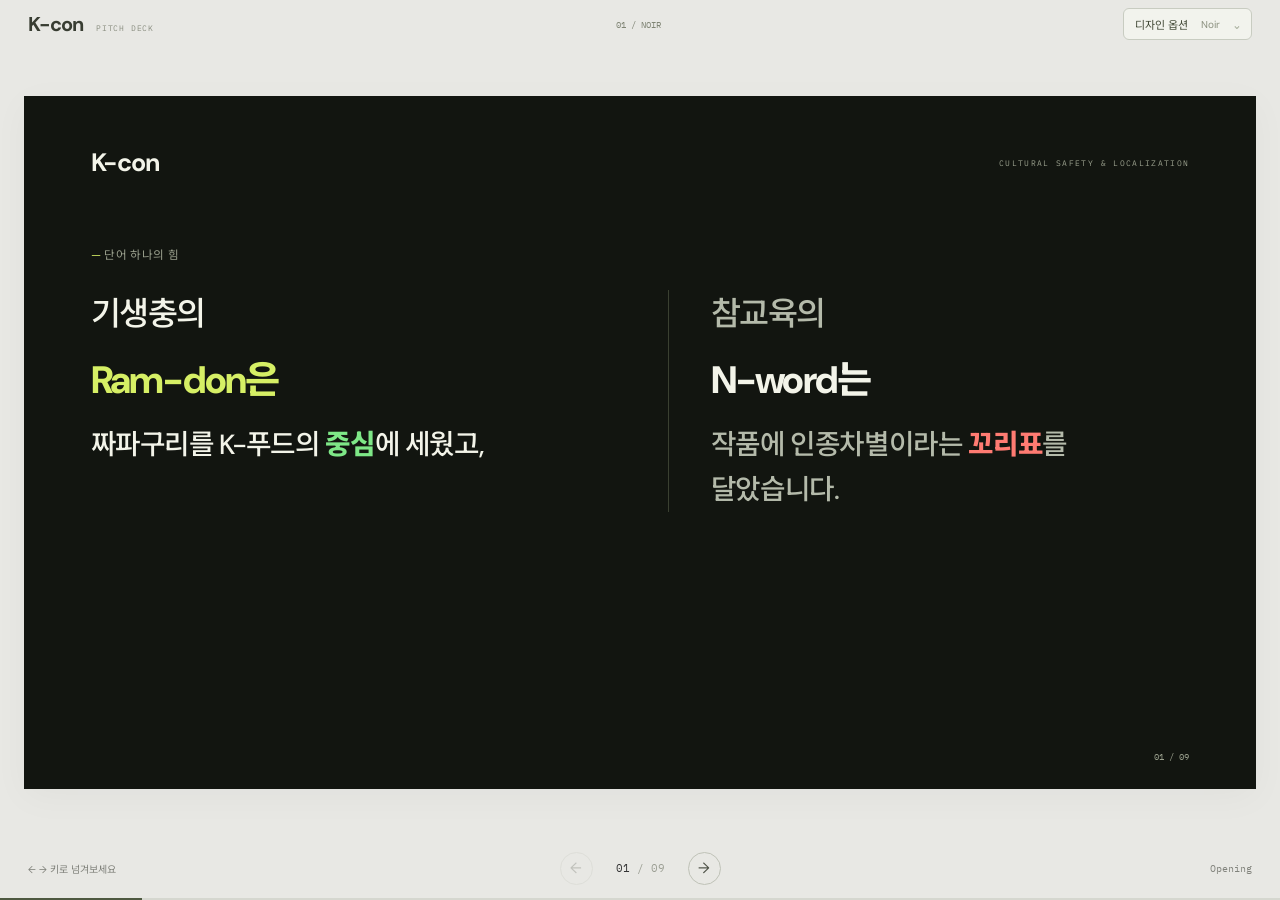
==== commit b53d1f0b: "피치덱 텍스트 재구성 및 레이아웃 개선 - 1페이지: '단어 하나의 힘' 키커, Ram-don/N-word 대비 카피 재구성 및 중심/꼬리표 강조색 적용 - 2페이지: '이야기의 " ====
--- a/concept-01.html
+++ b/concept-01.html
@@ -1 +1 @@
-<!doctype html><html lang="ko"><head><meta charset="utf-8"><meta name="viewport" content="width=device-width, initial-scale=1"><meta name="description" content="K-con Noir — 문화적 디테일이 바꾸는 K-콘텐츠의 글로벌 진출. 9장 HTML 피치덱."><title>K-con — Noir / Pitch Deck 01</title><link rel="stylesheet" href="styles.css?v=20261013-cobalt-1"><script src="app.js?v=20261013-cobalt-1" defer></script></head><body class="deck-page theme-noir"><header class="deck-header"><a href="index.html" class="deck-home" aria-label="K-con 코발트 첫 화면">K-con<span>PITCH DECK</span></a><span class="active-design-label">01 / NOIR</span><details class="design-picker" id="design-picker"><summary id="design-toggle">디자인 옵션 <span>Noir</span><span class="picker-chevron" aria-hidden="true">⌄</span></summary><div class="design-menu"><div class="design-menu-heading"><strong>다른 디자인으로 보기</strong><p>현재 슬라이드를 유지하며 디자인을 바꿉니다.</p></div><nav class="design-options" aria-label="피치덱 디자인 선택"><a class="design-option is-current" data-design-link href="concept-01.html" aria-current="page"><span class="design-swatch" style="--swatch-bg:#121510;--swatch-accent:#d6ef65" aria-hidden="true"></span><span>Noir</span><small>01</small><span class="design-check" aria-hidden="true">✓</span></a><a class="design-option" data-design-link href="concept-02.html" ><span class="design-swatch" style="--swatch-bg:#f5f4ef;--swatch-accent:#e13728" aria-hidden="true"></span><span>Swiss</span><small>02</small></a><a class="design-option" data-design-link href="concept-03.html" ><span class="design-swatch" style="--swatch-bg:#eee9dc;--swatch-accent:#6b7659" aria-hidden="true"></span><span>Editorial</span><small>03</small></a><a class="design-option" data-design-link href="index.html" ><span class="design-swatch" style="--swatch-bg:#244be8;--swatch-accent:#defb8e" aria-hidden="true"></span><span>Cobalt</span><small>기본</small></a><a class="design-option" data-design-link href="concept-05.html" ><span class="design-swatch" style="--swatch-bg:#171512;--swatch-accent:#c8aa76" aria-hidden="true"></span><span>Cinema</span><small>05</small></a><a class="design-option" data-design-link href="concept-06.html" ><span class="design-swatch" style="--swatch-bg:#e3ed68;--swatch-accent:#171c12" aria-hidden="true"></span><span>Acid</span><small>06</small></a><a class="design-option" data-design-link href="concept-07.html" ><span class="design-swatch" style="--swatch-bg:#122b40;--swatch-accent:#83d6e2" aria-hidden="true"></span><span>Blueprint</span><small>07</small></a><a class="design-option" data-design-link href="concept-08.html" ><span class="design-swatch" style="--swatch-bg:#b9492e;--swatch-accent:#f9efdc" aria-hidden="true"></span><span>Terracotta</span><small>08</small></a><a class="design-option" data-design-link href="concept-09.html" ><span class="design-swatch" style="--swatch-bg:#e8dff2;--swatch-accent:#68389a" aria-hidden="true"></span><span>Lilac</span><small>09</small></a><a class="design-option" data-design-link href="concept-10.html" ><span class="design-swatch" style="--swatch-bg:#f6efe0;--swatch-accent:#c83225" aria-hidden="true"></span><span>Redline</span><small>10</small></a></nav><a class="all-designs-link" href="designs.html">10개 표지 한눈에 비교 ↗</a></div></details></header><main class="deck-stage"><div class="canvas"><section class="slide opening active" data-title="Opening" aria-label="1 / 9 · Opening"><div class="slide-brand">K-con<span>CULTURAL SAFETY & LOCALIZATION</span></div><div class="opening-kicker">한 줄과 한 컷 사이</div><div class="cover-title"><div class="claim claim-good"><span class="claim-subject">기생충은</span><strong class="claim-detail">자막 한 줄<span class="ramdon">(Ram-don)</span>로</strong><span class="claim-outcome">오스카를 거머쥐었고,</span></div><div class="claim claim-risk"><span class="claim-subject">K-웹툰은</span><strong class="claim-detail">한 컷의 오해로</strong><span class="claim-outcome">북미 시장을 잃었습니다.</span></div></div><div class="cover-tail"><span class="cover-note">문제 제기를 위한 비유적 카피</span><span class="cover-prompt">무엇이 달랐을까요?</span></div><span class="slide-folio">01 / 09</span></section><section class="slide question" data-title="The question" aria-label="2 / 9 · The question" inert aria-hidden="true"><div class="slide-label">THE QUESTION</div><div class="question-content"><p class="question-lead">같은 K-콘텐츠.<br>전혀 다른 반응.</p><h1>무엇이<br><em>운명을</em><br>갈랐을까요?</h1></div><p class="question-foot">이야기의 힘은 같아도,<br>그 이야기를 읽는 문화는 다릅니다.</p><span class="question-mark" aria-hidden="true">?</span><span class="slide-folio">02 / 09</span></section><section class="slide detail" data-title="The insight" aria-label="3 / 9 · The insight" inert aria-hidden="true"><div class="slide-label">THE INSIGHT</div><h1>차이는 작은<br><em>문화적 디테일</em>에<br>있습니다.</h1><div class="detail-list"><div><span>01</span><strong>한 단어</strong><p>익숙한 표현이<br>다른 나라에서는 성적 은어로.</p></div><div><span>02</span><strong>한 컷</strong><p>과장된 묘사가<br>누군가에게는 차별의 이미지로.</p></div><div><span>03</span><strong>한 소절</strong><p>매력적인 샘플이<br>누군가에게는 신성한 기도문으로.</p></div><div><span>04</span><strong>한 소품</strong><p>배경의 작은 장식이<br>누군가에게는 역사적 상처로.</p></div></div><span class="slide-folio">03 / 09</span></section><section class="slide solution" data-title="Meet K-con" aria-label="4 / 9 · Meet K-con" inert aria-hidden="true"><div class="slide-label">MEET K-CON</div><div class="solution-head"><p>세계로 가기 전,</p><h1>K-con<span>.</span></h1></div><div class="solution-copy"><h2>K-콘텐츠의 문화적 리스크를 사전에 탐지하고,<br>안전한 현지화를 돕는 AI 에이전트</h2><p>K-pop, 웹툰, 드라마·영화 속 표현을 국가별 맥락으로 검토합니다.<br>창작 의도는 살리면서, 오해를 줄이는 수정안을 제안합니다.</p></div><div class="scope-line"><span>문화적 차이</span><span>종교적 금기</span><span>역사적 갈등</span><span>혐오·차별 표현</span></div><span class="small-note">제품 비전 · 최종 판단과 승인은 콘텐츠 팀 및 현지 전문가가 수행</span><span class="slide-folio">04 / 09</span></section><section class="slide example example-text" data-title="Lyrics" aria-label="5 / 9 · Lyrics" inert aria-hidden="true"><div class="slide-label">USE CASE 01 / K-POP LYRICS</div><h1>단어를 바꿔도,<br><em>그루브는 남게.</em></h1><div class="example-layout"><div class="example-main"><div class="before-after"><div class="before"><span class="example-label">ORIGINAL</span><blockquote>“You are my<br><mark>guilty pleasure.</mark>”</blockquote></div><div class="after"><span class="example-label">LOCALIZED</span><blockquote>“You are my<br><em>hidden treasure.</em>”</blockquote></div></div></div><div class="example-explanation"><div><span>발견</span><p>‘guilty pleasure’의 중의적 의미와<br>타깃 연령·지역의 수용 맥락을 검토.</p></div><div><span>K-con의 제안</span><p>‘pleasure / treasure’의 끝소리를 살려<br>다른 뉘앙스의 표현을 제안.</p></div><strong>메시지의 강도와 운율을 함께 고려</strong></div></div><p class="small-note">가상 적용 예시 · 표현 자체가 금기는 아니며, 전체 가사·멜로디·보컬 검토 필요</p><span class="slide-folio">05 / 09</span></section><section class="slide example example-image" data-title="Webtoon" aria-label="6 / 9 · Webtoon" inert aria-hidden="true"><div class="slide-label">USE CASE 02 / WEBTOON</div><h1>캐릭터는 선명하게.<br><em>편견은 덜어내게.</em></h1><div class="example-layout"><div class="example-main"><div class="before-after"><div class="before"><span class="example-label">ORIGINAL / 캐릭터 연출</span><blockquote>“외모로<br><mark>악역을 설명한다.</mark>”</blockquote></div><div class="after"><span class="example-label">LOCALIZED / 수정 방향</span><blockquote>“행동으로<br><em>악역을 설명한다.</em>”</blockquote></div></div></div><div class="example-explanation"><div><span>발견</span><p>특정 인종의 신체 특징을 과장해<br>위협적 인물로 묘사한 컷을 검토.</p></div><div><span>K-con의 제안</span><p>문제가 될 수 있는 영역을 짚고,<br>표정·행동 중심의 연출 대안을 제안.</p></div><strong>서사의 역할을 유지하는 시각적 현지화</strong></div></div><p class="small-note">가상 적용 예시 · 인종·성별 정체성을 단정하지 않고, 묘사의 맥락을 검토</p><span class="slide-folio">06 / 09</span></section><section class="slide example example-audio" data-title="Audio" aria-label="7 / 9 · Audio" inert aria-hidden="true"><div class="slide-label">USE CASE 03 / AUDIO SAMPLING</div><h1>비트는 그대로.<br><em>샘플의 맥락은 새롭게.</em></h1><div class="example-layout"><div class="example-main"><div class="before-after"><div class="before"><span class="example-label">ORIGINAL / 00:12–00:18</span><blockquote>“출처 모를<br><mark>보컬 샘플.</mark>”</blockquote></div><div class="after"><span class="example-label">LOCALIZED / 대체 방향</span><blockquote>“같은 에너지의<br><em>새로운 보컬.</em>”</blockquote></div></div></div><div class="example-explanation"><div><span>발견</span><p>비트에 섞인 보컬이 종교적 낭송인지<br>언어·출처·사용 맥락을 확인.</p></div><div><span>K-con의 제안</span><p>검토 구간을 표시하고, BPM과 분위기를<br>유지하는 비종교적 대체 소스를 제안.</p></div><strong>음악적 의도와 문화적 맥락을 함께 보호</strong></div></div><p class="small-note">가상 적용 예시 · 종교성은 주파수만으로 판정할 수 없으며 출처 확인·전문가 검토 필요</p><span class="slide-folio">07 / 09</span></section><section class="slide example example-video" data-title="Video" aria-label="8 / 9 · Video" inert aria-hidden="true"><div class="slide-label">USE CASE 04 / MUSIC VIDEO & DRAMA</div><h1>한 장면의 몰입이,<br><em>한 소품으로 깨지지 않게.</em></h1><div class="example-layout"><div class="example-main"><div class="before-after"><div class="before"><span class="example-label">ORIGINAL / SCENE 04</span><blockquote>“바닥에 놓인<br><mark>종교적 성물.</mark>”</blockquote></div><div class="after"><span class="example-label">LOCALIZED / 수정 방향</span><blockquote>“세계관에 맞는<br><em>일반 소품.</em>”</blockquote></div></div></div><div class="example-explanation"><div><span>발견</span><p>장면 속 성물의 위치와 인물의 동선이<br>모욕으로 읽힐 가능성을 검토.</p></div><div><span>K-con의 제안</span><p>프레임·타임코드와 함께 확인 지점을 짚고,<br>소품 교체 또는 구도 수정을 제안.</p></div><strong>공개 전 수정할 수 있도록, 장면 단위로</strong></div></div><p class="small-note">가상 적용 예시 · 소품의 정체와 제작 의도를 확인한 뒤 현지 자문과 판단</p><span class="slide-folio">08 / 09</span></section><section class="slide closing" data-title="Ready for the world" aria-label="9 / 9 · Ready for the world" inert aria-hidden="true"><div class="slide-label">READY FOR THE WORLD</div><div class="closing-content"><h1>더 많은 세계에,<br><em>의도한 그대로.</em></h1><p>좋은 K-콘텐츠가 문화적 오해를 넘어<br>더 많은 관객에게 닿을 수 있도록.</p><div class="closing-brand">K-con<span>Cultural Safety & Localization AI Agent</span></div></div><div class="closing-foot"><span>FOR K-ENTERTAINMENT & CONTENT TEAMS</span><span>제품 소개용 콘셉트 피치덱 · 사용 예시는 제안 시나리오</span></div><span class="slide-folio">09 / 09</span></section></div></main><nav class="deck-controls" aria-label="슬라이드 이동"><span class="keyboard-hint">← → 키로 넘겨보세요</span><div class="pagination"><button id="previous" aria-label="이전 슬라이드">←</button><span id="slide-count" aria-live="polite">01 <i>/ 09</i></span><button id="next" aria-label="다음 슬라이드">→</button></div><span class="current-title" id="current-title">Opening</span></nav><div class="deck-progress"><span id="deck-progress"></span></div></body></html>+<!doctype html><html lang="ko"><head><meta charset="utf-8"><meta name="viewport" content="width=device-width, initial-scale=1"><meta name="description" content="K-con Noir — 문화적 디테일이 바꾸는 K-콘텐츠의 글로벌 진출. 9장 HTML 피치덱."><title>K-con — Noir / Pitch Deck 01</title><link rel="stylesheet" href="styles.css?v=20261013-cobalt-1"><script src="app.js?v=20261013-cobalt-1" defer></script></head><body class="deck-page theme-noir"><header class="deck-header"><a href="index.html" class="deck-home" aria-label="K-con 코발트 첫 화면">K-con<span>PITCH DECK</span></a><span class="active-design-label">01 / NOIR</span><details class="design-picker" id="design-picker"><summary id="design-toggle">디자인 옵션 <span>Noir</span><span class="picker-chevron" aria-hidden="true">⌄</span></summary><div class="design-menu"><div class="design-menu-heading"><strong>다른 디자인으로 보기</strong><p>현재 슬라이드를 유지하며 디자인을 바꿉니다.</p></div><nav class="design-options" aria-label="피치덱 디자인 선택"><a class="design-option is-current" data-design-link href="concept-01.html" aria-current="page"><span class="design-swatch" style="--swatch-bg:#121510;--swatch-accent:#d6ef65" aria-hidden="true"></span><span>Noir</span><small>01</small><span class="design-check" aria-hidden="true">✓</span></a><a class="design-option" data-design-link href="concept-02.html" ><span class="design-swatch" style="--swatch-bg:#f5f4ef;--swatch-accent:#e13728" aria-hidden="true"></span><span>Swiss</span><small>02</small></a><a class="design-option" data-design-link href="concept-03.html" ><span class="design-swatch" style="--swatch-bg:#eee9dc;--swatch-accent:#6b7659" aria-hidden="true"></span><span>Editorial</span><small>03</small></a><a class="design-option" data-design-link href="index.html" ><span class="design-swatch" style="--swatch-bg:#244be8;--swatch-accent:#defb8e" aria-hidden="true"></span><span>Cobalt</span><small>기본</small></a><a class="design-option" data-design-link href="concept-05.html" ><span class="design-swatch" style="--swatch-bg:#171512;--swatch-accent:#c8aa76" aria-hidden="true"></span><span>Cinema</span><small>05</small></a><a class="design-option" data-design-link href="concept-06.html" ><span class="design-swatch" style="--swatch-bg:#e3ed68;--swatch-accent:#171c12" aria-hidden="true"></span><span>Acid</span><small>06</small></a><a class="design-option" data-design-link href="concept-07.html" ><span class="design-swatch" style="--swatch-bg:#122b40;--swatch-accent:#83d6e2" aria-hidden="true"></span><span>Blueprint</span><small>07</small></a><a class="design-option" data-design-link href="concept-08.html" ><span class="design-swatch" style="--swatch-bg:#b9492e;--swatch-accent:#f9efdc" aria-hidden="true"></span><span>Terracotta</span><small>08</small></a><a class="design-option" data-design-link href="concept-09.html" ><span class="design-swatch" style="--swatch-bg:#e8dff2;--swatch-accent:#68389a" aria-hidden="true"></span><span>Lilac</span><small>09</small></a><a class="design-option" data-design-link href="concept-10.html" ><span class="design-swatch" style="--swatch-bg:#f6efe0;--swatch-accent:#c83225" aria-hidden="true"></span><span>Redline</span><small>10</small></a></nav><a class="all-designs-link" href="designs.html">10개 표지 한눈에 비교 ↗</a></div></details></header><main class="deck-stage"><div class="canvas"><section class="slide opening active" data-title="Opening" aria-label="1 / 9 · Opening"><div class="slide-brand">K-con<span>CULTURAL SAFETY & LOCALIZATION</span></div><div class="opening-kicker">단어 하나의 힘</div><div class="cover-title"><div class="claim claim-good"><span class="claim-subject">기생충의</span><strong class="claim-detail">Ram-don은</strong><span class="claim-outcome">짜파구리를 K-푸드의 <span class="highlight-good">중심</span>에 세웠고,</span></div><div class="claim claim-risk"><span class="claim-subject">참교육의</span><strong class="claim-detail">N-word는</strong><span class="claim-outcome">작품에 인종차별이라는 <span class="highlight-risk">꼬리표</span>를 달았습니다.</span></div></div><span class="slide-folio">01 / 09</span></section><section class="slide question" data-title="Cultural context" aria-label="2 / 9 · Cultural context" inert aria-hidden="true"><div class="slide-label">CULTURAL CONTEXT</div><div class="question-content"><h1>이야기의 힘은 같아도, <br>그 이야기를 읽는 <em>문화는 다릅니다.</em></h1></div><span class="slide-folio">02 / 09</span></section><section class="slide detail" data-title="The insight" aria-label="3 / 9 · The insight" inert aria-hidden="true"><div class="slide-label">THE INSIGHT</div><h1>차이는 작은<br><em>문화적 디테일</em>에<br>있습니다.</h1><div class="detail-list"><div><span>01</span><strong>한 단어</strong><p>익숙한 표현이<br>다른 나라에서는 성적 은어로.</p></div><div><span>02</span><strong>한 컷</strong><p>과장된 묘사가<br>누군가에게는 차별의 이미지로.</p></div><div><span>03</span><strong>한 소절</strong><p>매력적인 샘플이<br>누군가에게는 신성한 기도문으로.</p></div><div><span>04</span><strong>한 소품</strong><p>배경의 작은 장식이<br>누군가에게는 역사적 상처로.</p></div></div><span class="slide-folio">03 / 09</span></section><section class="slide solution" data-title="Meet K-con" aria-label="4 / 9 · Meet K-con" inert aria-hidden="true"><div class="slide-label">MEET K-CON</div><div class="solution-head"><p>세계로 가기 전,</p><h1>K-con<span>.</span></h1></div><div class="solution-copy"><h2>K-콘텐츠의 문화적 리스크를 사전에 탐지하고,<br>안전한 현지화를 돕는 AI 에이전트</h2><p>K-pop, 웹툰, 드라마·영화 속 표현을 국가별 맥락으로 검토합니다.<br>창작 의도는 살리면서, 오해를 줄이는 수정안을 제안합니다.</p></div><div class="scope-line"><span>문화적 차이</span><span>종교적 금기</span><span>역사적 갈등</span><span>혐오·차별 표현</span></div><span class="slide-folio">04 / 09</span></section><section class="slide example example-text" data-title="Lyrics" aria-label="5 / 9 · Lyrics" inert aria-hidden="true"><div class="slide-label">USE CASE 01 / K-POP LYRICS</div><h1>단어를 바꿔도,<br><em>그루브는 남게.</em></h1><div class="example-layout"><div class="example-main"><div class="before-after"><div class="before"><span class="example-label">ORIGINAL</span><blockquote>“You are my<br><mark>guilty pleasure.</mark>”</blockquote></div><div class="after"><span class="example-label">LOCALIZED</span><blockquote>“You are my<br><em>hidden treasure.</em>”</blockquote></div></div></div><div class="example-explanation"><div><span>발견</span><p>‘guilty pleasure’의 중의적 의미와<br>타깃 연령·지역의 수용 맥락을 검토.</p></div><div><span>K-con의 제안</span><p>‘pleasure / treasure’의 끝소리를 살려<br>다른 뉘앙스의 표현을 제안.</p></div><strong>메시지의 강도와 운율을 함께 고려</strong></div></div><span class="slide-folio">05 / 09</span></section><section class="slide example example-image" data-title="Webtoon" aria-label="6 / 9 · Webtoon" inert aria-hidden="true"><div class="slide-label">USE CASE 02 / WEBTOON</div><h1>캐릭터는 선명하게.<br><em>편견은 덜어내게.</em></h1><div class="example-layout"><div class="example-main"><div class="before-after"><div class="before"><span class="example-label">ORIGINAL / 캐릭터 연출</span><blockquote>“외모로<br><mark>악역을 설명한다.</mark>”</blockquote></div><div class="after"><span class="example-label">LOCALIZED / 수정 방향</span><blockquote>“행동으로<br><em>악역을 설명한다.</em>”</blockquote></div></div></div><div class="example-explanation"><div><span>발견</span><p>특정 인종의 신체 특징을 과장해<br>위협적 인물로 묘사한 컷을 검토.</p></div><div><span>K-con의 제안</span><p>문제가 될 수 있는 영역을 짚고,<br>표정·행동 중심의 연출 대안을 제안.</p></div><strong>서사의 역할을 유지하는 시각적 현지화</strong></div></div><span class="slide-folio">06 / 09</span></section><section class="slide example example-audio" data-title="Audio" aria-label="7 / 9 · Audio" inert aria-hidden="true"><div class="slide-label">USE CASE 03 / AUDIO SAMPLING</div><h1>비트는 그대로.<br><em>샘플의 맥락은 새롭게.</em></h1><div class="example-layout"><div class="example-main"><div class="before-after"><div class="before"><span class="example-label">ORIGINAL / 00:12–00:18</span><blockquote>“출처 모를<br><mark>보컬 샘플.</mark>”</blockquote></div><div class="after"><span class="example-label">LOCALIZED / 대체 방향</span><blockquote>“같은 에너지의<br><em>새로운 보컬.</em>”</blockquote></div></div></div><div class="example-explanation"><div><span>발견</span><p>비트에 섞인 보컬이 종교적 낭송인지<br>언어·출처·사용 맥락을 확인.</p></div><div><span>K-con의 제안</span><p>검토 구간을 표시하고, BPM과 분위기를<br>유지하는 비종교적 대체 소스를 제안.</p></div><strong>음악적 의도와 문화적 맥락을 함께 보호</strong></div></div><span class="slide-folio">07 / 09</span></section><section class="slide example example-video" data-title="Video" aria-label="8 / 9 · Video" inert aria-hidden="true"><div class="slide-label">USE CASE 04 / MUSIC VIDEO & DRAMA</div><h1>한 장면의 몰입이,<br><em>한 소품으로 깨지지 않게.</em></h1><div class="example-layout"><div class="example-main"><div class="before-after"><div class="before"><span class="example-label">ORIGINAL / SCENE 04</span><blockquote>“바닥에 놓인<br><mark>종교적 성물.</mark>”</blockquote></div><div class="after"><span class="example-label">LOCALIZED / 수정 방향</span><blockquote>“세계관에 맞는<br><em>일반 소품.</em>”</blockquote></div></div></div><div class="example-explanation"><div><span>발견</span><p>장면 속 성물의 위치와 인물의 동선이<br>모욕으로 읽힐 가능성을 검토.</p></div><div><span>K-con의 제안</span><p>프레임·타임코드와 함께 확인 지점을 짚고,<br>소품 교체 또는 구도 수정을 제안.</p></div><strong>공개 전 수정할 수 있도록, 장면 단위로</strong></div></div><span class="slide-folio">08 / 09</span></section><section class="slide closing" data-title="Ready for the world" aria-label="9 / 9 · Ready for the world" inert aria-hidden="true"><div class="slide-label">READY FOR THE WORLD</div><div class="closing-content"><h1>더 많은 세계에, <br><em>의도한 그대로.</em></h1><div class="closing-brand">K-Con<span>Cultural Safety & Localization AI Agent</span></div></div><span class="slide-folio">09 / 09</span></section></div></main><nav class="deck-controls" aria-label="슬라이드 이동"><span class="keyboard-hint">← → 키로 넘겨보세요</span><div class="pagination"><button id="previous" aria-label="이전 슬라이드">←</button><span id="slide-count" aria-live="polite">01 <i>/ 09</i></span><button id="next" aria-label="다음 슬라이드">→</button></div><span class="current-title" id="current-title">Opening</span></nav><div class="deck-progress"><span id="deck-progress"></span></div></body></html>
--- a/styles.css
+++ b/styles.css
@@ -33,3 +33,71 @@
 @media print{@page{size:landscape;margin:0}.deck-page{height:auto;overflow:visible;background:white;display:block}.deck-header,.deck-controls,.deck-progress{display:none}.deck-stage{display:block;padding:0}.canvas{width:100vw;aspect-ratio:auto;overflow:visible;box-shadow:none}.slide,.slide.active{display:flex!important;position:relative;width:100vw;height:56.25vw;break-after:page;animation:none;print-color-adjust:exact;-webkit-print-color-adjust:exact}.slide:last-child{break-after:auto}}
 /* Presentation design options; outside the slide canvas. */
 .deck-header{position:relative;z-index:20}.deck-home{display:flex;align-items:baseline;gap:13px;color:#383d32;font:700 20px var(--sans);letter-spacing:-1px}.deck-home>span{font:8px var(--mono);letter-spacing:.8px;color:#8a8e80}.active-design-label{font-size:9px;color:#7f8474}.design-picker{position:relative;font-family:var(--sans)}.design-picker>summary{display:flex;gap:13px;align-items:center;list-style:none;border:1px solid #c8ccc1;border-radius:6px;padding:7px 11px;font-size:11px;cursor:pointer;color:#444b39;background:#f2f3ed;user-select:none}.design-picker>summary::-webkit-details-marker{display:none}.design-picker>summary>span:not(.picker-chevron){color:#8b907f;font-size:10px}.picker-chevron{line-height:1;font-size:14px;color:#78836a;transition:transform .2s}.design-picker[open] .picker-chevron{transform:rotate(180deg)}.design-picker>summary:focus-visible{outline:2px solid #4e5f42;outline-offset:3px}.design-menu{position:absolute;right:0;top:calc(100% + 10px);width:350px;padding:18px;background:#fafbf6;color:#323d29;border:1px solid #d5dcc9;border-radius:10px;box-shadow:0 14px 45px #1e2c1825;max-height:calc(100dvh - 75px);overflow-y:auto}.design-menu-heading{padding:0 3px 14px;border-bottom:1px solid #e3e6da;margin-bottom:12px}.design-menu-heading strong{font-size:13px;font-weight:600}.design-menu-heading p{font-size:10px;line-height:1.7;color:#8b917e;margin-top:5px}.design-options{display:grid;grid-template-columns:1fr 1fr;gap:6px}.design-option{min-width:0;position:relative;display:flex;gap:8px;align-items:center;padding:10px 8px;border:1px solid transparent;border-radius:5px;font-size:11px;color:#4b5640}.design-option:hover{background:#edf0e5}.design-option.is-current{background:#e9eee0;border-color:#c6d2b3;color:#324824}.design-option:focus-visible{outline-color:#657e4f;outline-offset:1px}.design-swatch{display:block;width:20px;height:20px;background:linear-gradient(135deg,var(--swatch-bg) 67%,var(--swatch-accent) 67%);border-radius:3px;border:1px solid #87947433;flex-shrink:0}.design-option small{margin-left:auto;font-size:8px;color:#8f9a80;white-space:nowrap}.design-check{font-size:9px}.all-designs-link{display:block;text-align:center;padding:13px 0 0;border-top:1px solid #e0e5d7;margin-top:13px;font-size:10px;color:#758668}.all-designs-link:hover{color:#2b4b1d}@media(max-width:700px){.deck-home{font-size:18px;gap:8px}.deck-home>span{display:none}.active-design-label{display:none}.design-picker>summary{font-size:10px;gap:9px;padding:6px 10px}.design-picker>summary>span:not(.picker-chevron){font-size:9px}.design-menu{width:min(350px,calc(100vw - 32px));padding:14px}.design-option{font-size:10px;padding:10px 7px;gap:7px}}@media print{.design-picker{display:none}}
+
+/* Outcome highlight accents (positive / negative) */
+:root {
+  --c-good: #168644;
+  --c-risk: #e13728;
+}
+.theme-cobalt {
+  --c-good: #5cf2bd;
+  --c-risk: #ffa39e;
+}
+.theme-noir {
+  --c-good: #7ee787;
+  --c-risk: #ff7b72;
+}
+.theme-swiss {
+  --c-good: #168644;
+  --c-risk: #e13728;
+}
+.theme-editorial {
+  --c-good: #2e7d47;
+  --c-risk: #c2362b;
+}
+.theme-cinema {
+  --c-good: #68d391;
+  --c-risk: #fc8181;
+}
+.theme-acid {
+  --c-good: #0f763e;
+  --c-risk: #b91c1c;
+}
+.theme-blueprint {
+  --c-good: #4ade80;
+  --c-risk: #f87171;
+}
+.theme-terracotta {
+  --c-good: #ffe4a3;
+  --c-risk: #ffd2cc;
+}
+.theme-lilac {
+  --c-good: #15803d;
+  --c-risk: #b91c1c;
+}
+.theme-redline {
+  --c-good: #15803d;
+  --c-risk: #c83225;
+}
+.highlight-good {
+  color: var(--c-good);
+  font-weight: 800;
+}
+.highlight-risk {
+  color: var(--c-risk);
+  font-weight: 800;
+}
+
+/* Slide 2 statement layout */
+.slide.question .question-content{margin:auto 0;display:block}
+.slide.question h1{font-size:5.2cqw;line-height:1.45;letter-spacing:-.18cqw;margin:0;max-width:none}
+.slide.question h1 br{display:block}
+
+/* Closing brand line-break */
+.closing-brand{flex-direction:column;gap:.9cqw}
+.closing-brand>span{display:block}
+
+/* Slide 9 text hierarchy: K-Con (Largest) > Slogan (Medium) > Subtitle (Smallest) */
+.slide.closing h1{font-size:4.2cqw;line-height:1.35;letter-spacing:-.15cqw}
+.slide.closing .closing-brand{font-size:9.2cqw;font-weight:800;letter-spacing:-.35cqw;line-height:1.1;margin-top:2.5cqw}
+.slide.closing .closing-brand>span{font-size:1.3cqw;font-weight:500;letter-spacing:.06cqw;margin-top:.6cqw}
